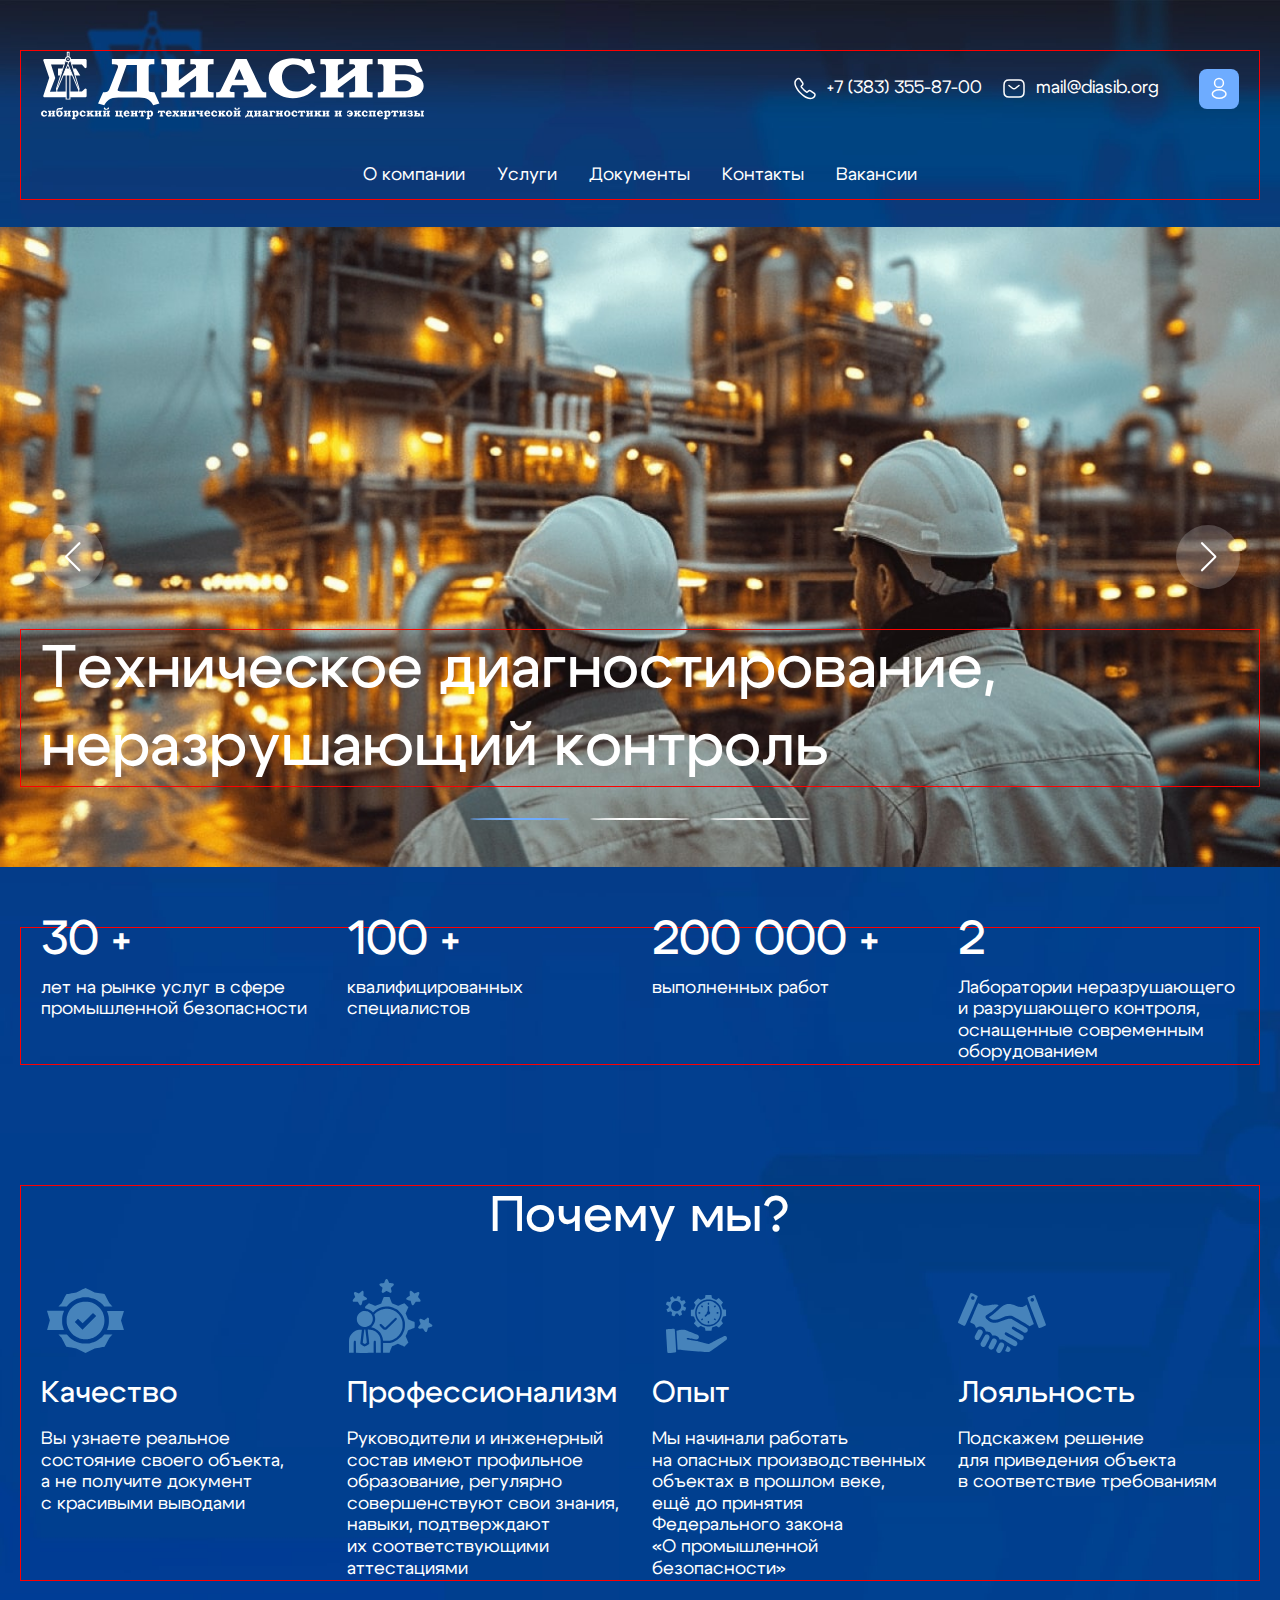
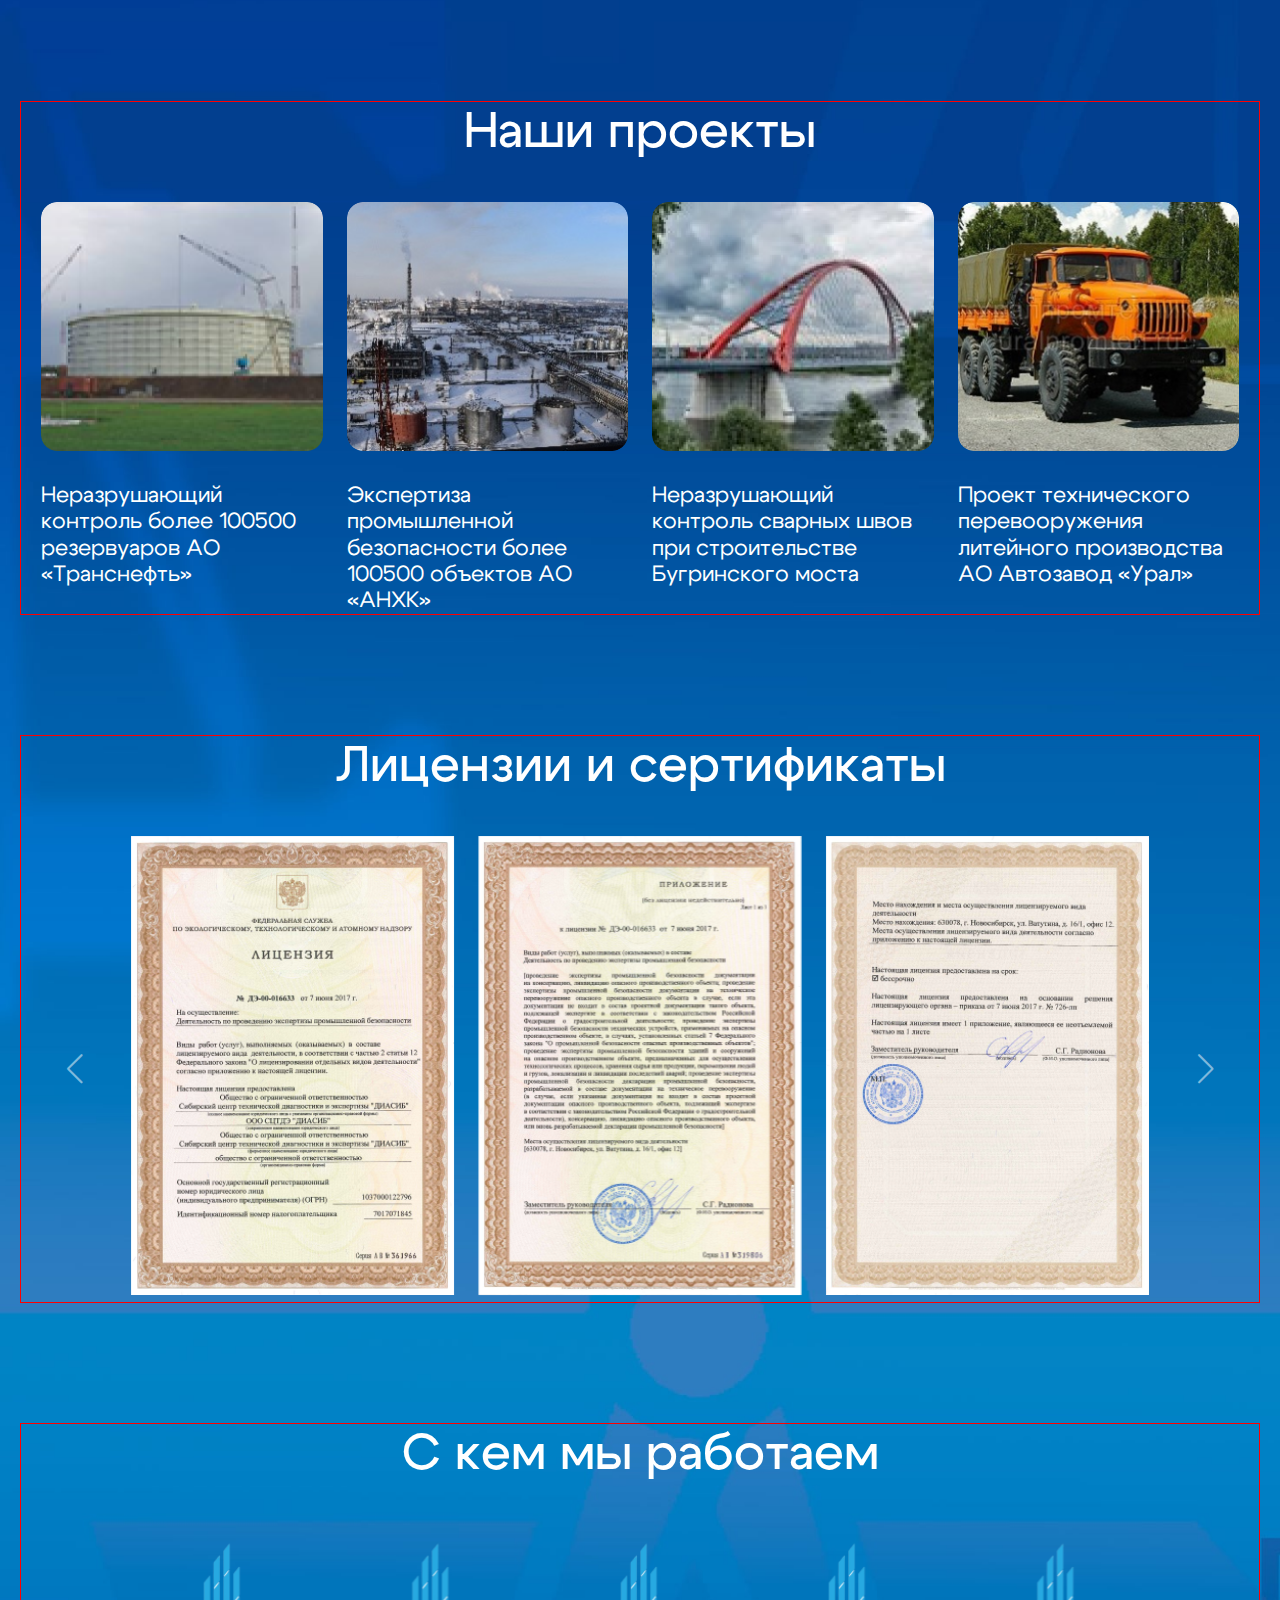
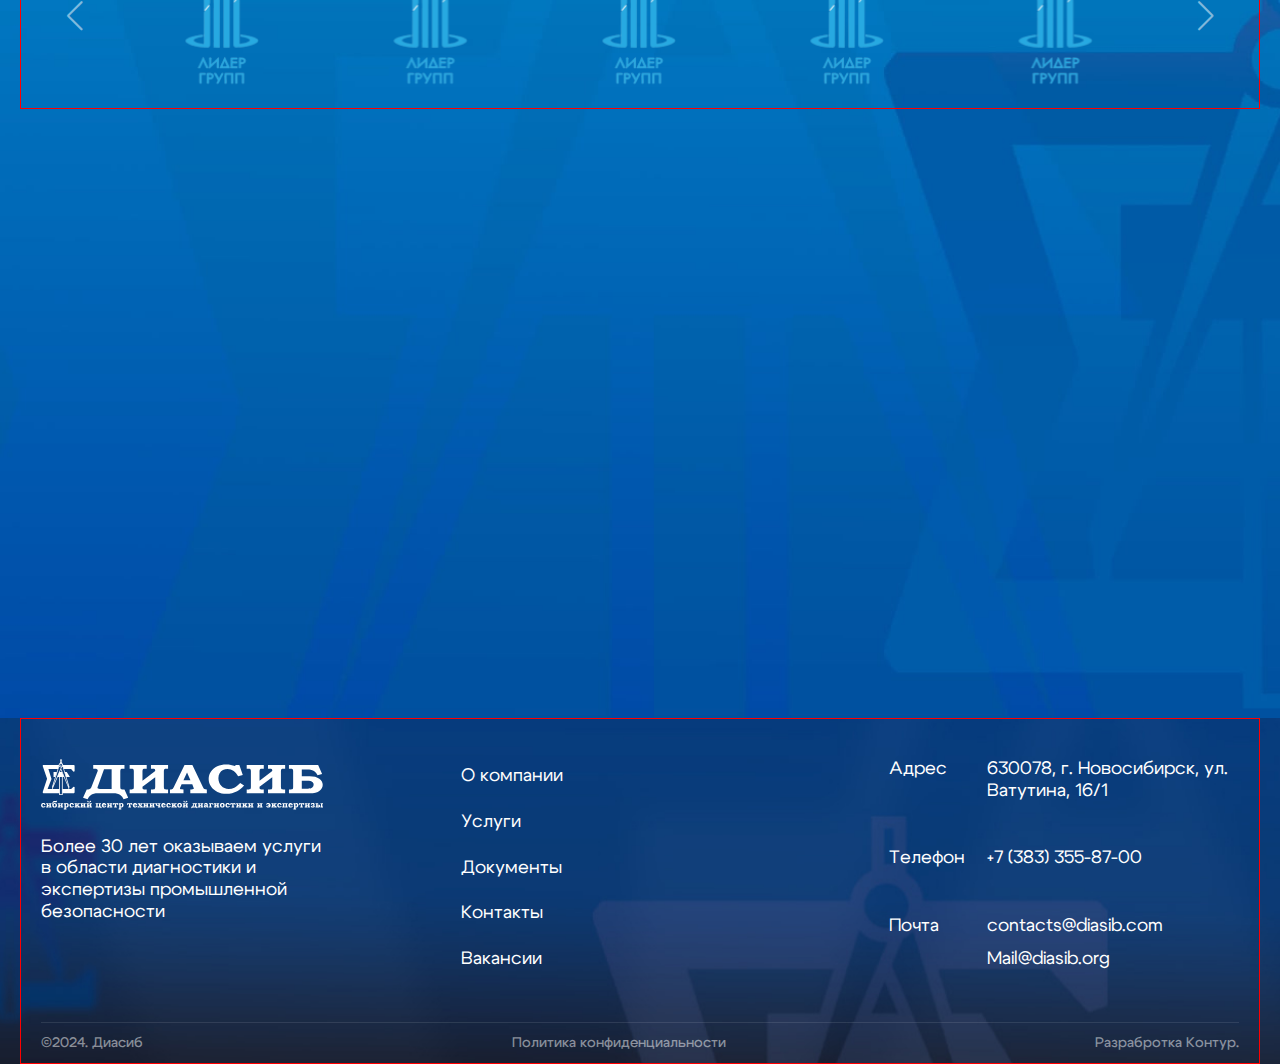
==== index.html @ 77876ae2 "first commit" ====
<!DOCTYPE html>
<html lang="ru">
<head>
    <meta charset="UTF-8">
    <meta name="viewport" content="width=device-width, initial-scale=1.0">
    <title>Диасиб</title>
    <link rel="stylesheet" href="https://cdn.jsdelivr.net/npm/swiper@11/swiper-bundle.min.css"/>
    <link rel="stylesheet" href="styles/style.css">
</head>
<body>
    <div class="layout" >
        <header class="header" style="background-image: url('./assets/imgs/Фон.jpg');">
            <div class="container">
                <a href="/index.html" class="logo">
                    <img src="./assets/icons/logo.svg" alt="logo">
                </a>
                <div class="header-content">
                    <div class="header-top">
                        <div class="header-contacts">
                            <a href="tel:+73833558700" class="phone">
                                <svg xmlns="http://www.w3.org/2000/svg" width="24" height="25" viewBox="0 0 24 25" fill="none">
                                    <path d="M21.97 18.83C21.97 19.19 21.89 19.56 21.72 19.92C21.55 20.28 21.33 20.62 21.04 20.94C20.55 21.48 20.01 21.87 19.4 22.12C18.8 22.37 18.15 22.5 17.45 22.5C16.43 22.5 15.34 22.26 14.19 21.77C13.04 21.28 11.89 20.62 10.75 19.79C9.6 18.95 8.51 18.02 7.47 16.99C6.44 15.95 5.51 14.86 4.68 13.72C3.86 12.58 3.2 11.44 2.72 10.31C2.24 9.17 2 8.08 2 7.04C2 6.36 2.12 5.71 2.36 5.11C2.6 4.5 2.98 3.94 3.51 3.44C4.15 2.81 4.85 2.5 5.59 2.5C5.87 2.5 6.15 2.56 6.4 2.68C6.66 2.8 6.89 2.98 7.07 3.24L9.39 6.51C9.57 6.76 9.7 6.99 9.79 7.21C9.88 7.42 9.93 7.63 9.93 7.82C9.93 8.06 9.86 8.3 9.72 8.53C9.59 8.76 9.4 9 9.16 9.24L8.4 10.03C8.29 10.14 8.24 10.27 8.24 10.43C8.24 10.51 8.25 10.58 8.27 10.66C8.3 10.74 8.33 10.8 8.35 10.86C8.53 11.19 8.84 11.62 9.28 12.14C9.73 12.66 10.21 13.19 10.73 13.72C11.27 14.25 11.79 14.74 12.32 15.19C12.84 15.63 13.27 15.93 13.61 16.11C13.66 16.13 13.72 16.16 13.79 16.19C13.87 16.22 13.95 16.23 14.04 16.23C14.21 16.23 14.34 16.17 14.45 16.06L15.21 15.31C15.46 15.06 15.7 14.87 15.93 14.75C16.16 14.61 16.39 14.54 16.64 14.54C16.83 14.54 17.03 14.58 17.25 14.67C17.47 14.76 17.7 14.89 17.95 15.06L21.26 17.41C21.52 17.59 21.7 17.8 21.81 18.05C21.91 18.3 21.97 18.55 21.97 18.83Z" stroke="white" stroke-width="1.5" stroke-miterlimit="10"/>
                                </svg>
                                +7 (383) 355-87-00
                            </a>
                            <a href="mailto:mail@diasib.org" class="mail">
                                <svg xmlns="http://www.w3.org/2000/svg" width="24" height="25" viewBox="0 0 24 25" fill="none">
                                    <path d="M17 21H7C4 21 2 19.5 2 16V9C2 5.5 4 4 7 4H17C20 4 22 5.5 22 9V16C22 19.5 20 21 17 21Z" stroke="white" stroke-width="1.5" stroke-miterlimit="10" stroke-linecap="round" stroke-linejoin="round"/>
                                    <path d="M17 9.5L13.87 12C12.84 12.82 11.15 12.82 10.12 12L7 9.5" stroke="white" stroke-width="1.5" stroke-miterlimit="10" stroke-linecap="round" stroke-linejoin="round"/>
                                </svg>
                                mail@diasib.org
                            </a>
                            <a href="#" class="profile">
                                <svg xmlns="http://www.w3.org/2000/svg" width="24" height="25" viewBox="0 0 24 25" fill="none">
                                    <path d="M12.1601 11.37C12.0601 11.36 11.9401 11.36 11.8301 11.37C9.45006 11.29 7.56006 9.34 7.56006 6.94C7.56006 4.49 9.54006 2.5 12.0001 2.5C14.4501 2.5 16.4401 4.49 16.4401 6.94C16.4301 9.34 14.5401 11.29 12.1601 11.37Z" stroke="white" stroke-width="1.5" stroke-linecap="round" stroke-linejoin="round"/>
                                    <path d="M7.16021 15.06C4.74021 16.68 4.74021 19.32 7.16021 20.93C9.91021 22.77 14.4202 22.77 17.1702 20.93C19.5902 19.31 19.5902 16.67 17.1702 15.06C14.4302 13.23 9.92021 13.23 7.16021 15.06Z" stroke="white" stroke-width="1.5" stroke-linecap="round" stroke-linejoin="round"/>
                                </svg>
                            </a>
                            
                        </div>
                    </div>
                    <div class="header-bottom">
                        <nav class="nav-menu">
                            <ul>
                                <li><a href="/about.html">О компании</a></li>
                                <li><a href="/services.html">Услуги</a></li>
                                <li><a href="/documents.html">Документы</a></li>
                                <li><a href="/contacts.html">Контакты</a></li>
                                <li><a href="/vacancies.html">Вакансии</a></li>
                            </ul>
                        </nav>
                    </div>  
                </div>
                <div class="burger">
                    <img src="./assets/icons/burger-menu.svg" alt="" class="burger-menu">
                    <img src="./assets/icons/close.svg" alt="" class="close-menu">
                </div>
            </div>
        </header>
        <main style="background-image: url('./assets/imgs/Фон.jpg');">
            <div class="banner-swiper swiper">
                <div class="swiper-wrapper">
                    <div class="swiper-slide">
                        <section class="banner" style="background-image: url('./assets/imgs/баннер-bg.jpg');">
                            <div class="container">
                                <h1>Техническое диагностирование, неразрушающий контроль</h1>
                            </div>
                        </section>
                    </div>
                    <div class="swiper-slide">
                        <section class="banner" style="background-image: url('./assets/imgs/баннер-bg.jpg');">
                            <div class="container">
                                <h1>Техническое диагностирование, неразрушающий контроль</h1>
                            </div>
                        </section>
                    </div>
                    <div class="swiper-slide">
                        <section class="banner" style="background-image: url('./assets/imgs/баннер-bg.jpg');">
                            <div class="container">
                                <h1>Техническое диагностирование, неразрушающий контроль</h1>
                            </div>
                        </section>
                    </div>
                </div>
                <div class="swiper-pagination"></div>

                <div class=" swiper-button-prev"></div>
                <div class="swiper-button-next"></div>
            </div>         
            <section class="statistics">
                <div class="container">
                    <div class="statistics-wrapper">
                        <div class="statistics-item">
                            <h3>30 + </h3>
                            <p>лет на рынке услуг в сфере промышленной безопасности</p>
                        </div>
                        <div class="statistics-item">
                            <h3>100 +</h3>
                            <p>квалифицированных специалистов</p>
                        </div>
                        <div class="statistics-item">
                            <h3>200 000 +</h3>
                            <p>выполненных работ</p>
                        </div>
                        <div class="statistics-item">
                            <h3>2</h3>
                            <p>Лаборатории неразрушающего и разрушающего контроля, оснащенные современным оборудованием</p>
                        </div>
                    </div>
                </div>
            </section>
            <section class="advantages">
                <div class="container">
                    <h2>Почему мы?</h2>
                    <div class="advantages-wrapper">
                        <div class="advantages-item">
                            <div class="advantages-icon">
                                <svg width="77" height="65" viewBox="0 0 77 65" fill="none" xmlns="http://www.w3.org/2000/svg">
                                    <path fill-rule="evenodd" clip-rule="evenodd" d="M0 22.8734H8.50879C16.5515 22.8734 17.0176 22.8884 16.9274 23.1427C16.8823 23.2773 16.5816 24.1749 16.2659 25.1174C15.9352 26.0598 15.5594 27.481 15.409 28.2589C15.2136 29.3061 15.1535 30.4131 15.1535 32.4476C15.1535 34.4223 15.2286 35.6191 15.409 36.6364C15.5594 37.4143 15.9803 38.9402 16.3411 40.0023C16.7019 41.0644 16.9725 41.962 16.9424 41.9919C16.9123 42.0069 13.0939 42.0069 0.0751659 41.9471L2.84127 32.3728L1.53339 27.9597C0.826825 25.5362 0.180398 23.397 0.120266 23.2025L0 22.8734ZM77 22.8884L76.6843 23.8907C76.5039 24.4442 75.8424 26.5834 74.0385 32.3878L75.4215 36.9505C76.1882 39.4488 76.8647 41.618 76.9098 41.7676C76.985 42.0219 76.5189 42.0368 68.5062 42.0368C60.4785 42.0368 60.0125 42.0219 60.0877 41.7676C60.1478 41.618 60.4184 40.84 60.704 40.0023C60.9897 39.1945 61.3655 37.7733 61.5459 36.8757C61.8165 35.5293 61.8766 34.7066 61.8766 32.4476C61.8766 30.2037 61.8165 29.3809 61.5459 28.0495C61.3655 27.1369 60.9897 25.7158 60.704 24.893C60.4184 24.0852 60.1328 23.2923 60.0726 23.1427C59.9674 22.8884 60.4184 22.8884 77 22.8884ZM38.4699 0C38.5752 0 40.6948 1.0023 47.6853 4.47296L52.6763 5.3107C55.4274 5.77445 57.6823 6.16341 57.6974 6.17837C57.7124 6.19333 58.7647 8.18297 62.3276 15.0196L63.876 16.6352C64.7179 17.5178 65.4244 18.3107 65.4244 18.3855C65.4244 18.4902 63.9512 18.5501 57.2314 18.5501L56.4496 17.6076C56.0137 17.099 55.277 16.2911 54.796 15.8274C54.3149 15.3636 53.5182 14.6755 53.0221 14.2716C52.526 13.8826 51.654 13.2693 51.0978 12.9102C50.5416 12.5512 49.5644 11.9977 48.918 11.6835C48.2866 11.3544 47.0389 10.8458 46.182 10.5466C45.31 10.2474 43.927 9.85846 43.1002 9.67894C41.8223 9.40967 41.1158 9.34983 38.515 9.34983C35.9143 9.34983 35.1927 9.40967 33.9299 9.67894C33.1031 9.85846 31.705 10.2474 30.8481 10.5466C29.9762 10.8458 28.6533 11.3993 27.9166 11.7883C27.165 12.1772 26.0525 12.8205 25.4512 13.2394C24.8348 13.6433 23.7524 14.481 23.0459 15.0944C22.3393 15.7227 21.3171 16.7399 19.7987 18.5351L15.7397 18.5501C13.4998 18.5501 11.6207 18.5052 11.5605 18.4304C11.5004 18.3705 12.1468 17.6076 14.5822 15.1692L16.8522 10.8308C18.1 8.45224 19.1673 6.41772 19.2274 6.32796C19.2876 6.22325 21.5125 5.78941 29.3448 4.47296L33.8096 2.24396C36.2751 1.01726 38.3647 0 38.4699 0V0ZM39.0412 13.6881C40.4693 13.7181 41.8674 13.8377 42.4988 13.9873C43.0701 14.107 44.0472 14.3913 44.6786 14.6007C45.295 14.8101 46.4375 15.3038 47.2343 15.7077C48.016 16.1116 49.2337 16.8746 49.9403 17.3982C50.6318 17.9218 51.6841 18.8493 52.2403 19.4626C52.8116 20.061 53.5783 20.9586 53.9241 21.4522C54.2849 21.9459 54.8711 22.9333 55.247 23.6214C55.6228 24.3245 56.164 25.611 56.4647 26.4638C56.7503 27.3314 57.0961 28.6778 57.2163 29.4557C57.3516 30.2486 57.4569 31.5949 57.4569 32.4476C57.4569 33.3153 57.3516 34.6617 57.2163 35.4396C57.0961 36.2325 56.7503 37.5788 56.4647 38.4315C56.164 39.2992 55.6228 40.5857 55.247 41.2739C54.8711 41.977 54.2849 42.9494 53.9241 43.443C53.5783 43.9367 52.8116 44.8493 52.2403 45.4476C51.6841 46.061 50.6318 46.9885 49.9403 47.5121C49.2337 48.0357 48.016 48.7986 47.2343 49.2025C46.4375 49.6064 45.1898 50.13 44.4531 50.3694C43.7015 50.6237 42.6191 50.9079 42.0478 51.0276C41.4014 51.1473 40.0184 51.2221 38.515 51.2221C36.9967 51.2221 35.6136 51.1473 34.9822 51.0276C34.3959 50.9079 33.3436 50.6237 32.6521 50.3993C31.9455 50.1749 30.7579 49.6962 30.0213 49.3222C29.2696 48.9482 28.1572 48.29 27.5408 47.8562C26.9094 47.4223 25.797 46.4499 25.0603 45.702C24.3087 44.954 23.3165 43.7722 22.8504 43.069C22.3694 42.3809 21.723 41.229 21.3922 40.5259C21.0615 39.8377 20.6556 38.8205 20.4752 38.2819C20.3098 37.7583 20.0392 36.771 19.9039 36.1128C19.7235 35.2601 19.6484 34.2278 19.6484 32.4476C19.6484 30.6824 19.7235 29.6502 19.9039 28.7825C20.0392 28.1243 20.3399 27.0472 20.5654 26.389C20.7759 25.7307 21.2569 24.6237 21.6027 23.9206C21.9635 23.2325 22.6099 22.1553 23.0459 21.527C23.4818 20.9137 24.4139 19.8366 25.1205 19.1335C25.827 18.4304 26.9094 17.4879 27.5408 17.0541C28.1572 16.6203 29.2696 15.962 30.0213 15.588C30.7579 15.214 31.9455 14.7353 32.6521 14.5109C33.3436 14.2716 34.426 14.0173 35.0574 13.9125C35.6738 13.8078 36.2751 13.7031 36.4104 13.6732C36.5307 13.6433 37.7183 13.6433 39.0412 13.6881ZM35.5836 35.29L30.9984 30.7273L27.7663 33.9586L35.5084 41.6479L49.1886 28.0345C46.7983 25.6709 46.0617 24.9678 46.0316 24.9678C45.9865 24.9678 43.6113 27.3015 40.77 30.1289L35.5836 35.29ZM19.7987 46.3751L20.851 47.6018C21.4223 48.275 22.4746 49.3222 23.1812 49.9206C23.8727 50.519 24.925 51.3268 25.5113 51.7158C26.0826 52.1047 27.2702 52.7779 28.1421 53.2117C28.999 53.6456 30.4272 54.229 31.2991 54.5132C32.156 54.7975 33.4789 55.1415 34.2306 55.2911C35.2679 55.5006 36.2601 55.5604 38.5902 55.5604C41.0857 55.5604 41.8374 55.5006 43.1002 55.2313C43.927 55.0518 45.31 54.6628 46.182 54.3636C47.0389 54.0644 48.3016 53.5409 48.9631 53.2117C49.6246 52.8826 50.707 52.2543 51.3684 51.8205C52.0299 51.3867 53.1724 50.504 53.909 49.8608C54.6607 49.2175 55.698 48.1703 57.2314 46.3751H61.3204C64.5074 46.3751 65.4244 46.4051 65.4094 46.5547C65.4094 46.6594 64.7179 47.4522 62.3126 49.8907L60.0125 54.3038C58.7497 56.7273 57.7124 58.7169 57.6974 58.7319C57.6823 58.7468 55.4274 59.1358 47.6853 60.4373L38.515 65L29.3448 60.4373L24.4139 59.6145C21.7079 59.1507 19.4379 58.7917 19.3778 58.7917C19.3176 58.7917 18.2052 56.7422 14.5672 49.7411L13.0037 48.1703C12.1468 47.3026 11.4854 46.5397 11.5455 46.4799C11.6056 46.42 13.4848 46.3751 19.7987 46.3751Z" fill="#4683BB"/>
                                </svg>
                            </div>
                            <h4>Качество</h4>
                            <p>Вы узнаете реальное состояние своего объекта, а не получите документ с красивыми выводами</p>
                        </div>
                        <div class="advantages-item">
                            <div class="advantages-icon">
                                <svg width="84" height="74" viewBox="0 0 84 74" fill="none" xmlns="http://www.w3.org/2000/svg">
                                    <path fill-rule="evenodd" clip-rule="evenodd" d="M34.7944 17.9006L40.5471 17.9876L41.6942 20.9797C42.3199 22.615 42.9629 24.0937 43.102 24.2502C43.241 24.3894 43.9536 24.7199 44.6661 24.9635C45.3787 25.207 46.5779 25.7115 47.3252 26.0942C48.0552 26.4595 48.8025 26.7727 48.9763 26.7727C49.1328 26.7727 50.5753 26.1812 52.1916 25.4679C53.7905 24.7547 55.1983 24.1632 55.32 24.1632C55.4242 24.1632 56.4149 25.0504 59.439 28.0774L56.6235 34.5139L57.3882 36.1666C57.8227 37.0712 58.3441 38.3237 58.5352 38.95C58.7438 39.5762 59.0393 40.2025 59.2131 40.359C59.3868 40.5156 60.812 41.1419 62.3936 41.7507C63.9751 42.3422 65.3655 42.9337 65.4872 43.0207C65.6436 43.1598 65.7131 43.8905 65.7131 45.8214C65.7131 47.735 65.6436 48.483 65.4872 48.6396C65.3655 48.744 64.0099 49.3181 62.4805 49.9095C60.951 50.501 59.5433 51.0751 59.3521 51.1968C59.1435 51.3186 58.7959 51.9971 58.5005 52.8843C58.2224 53.6845 57.701 54.9718 57.3186 55.7372C56.6235 57.1289 56.6235 57.1289 56.9015 57.8248C57.0579 58.2075 57.6836 59.6514 59.4216 63.5655L55.3547 67.6362L54.3988 67.2013C53.8774 66.9577 52.4175 66.3315 48.9242 64.8354L47.2731 65.6182C46.3694 66.0531 45.118 66.5924 44.4923 66.7838C43.8667 66.9925 43.2584 67.2535 43.1541 67.3579C43.0324 67.4796 42.4068 68.9409 40.5645 73.6553L39.1915 73.7596C38.4268 73.8292 36.9669 73.8292 34.0644 73.6553V64.0874H37.4014C40.13 64.0874 40.9816 64.0352 41.9723 63.7569C42.6501 63.5829 43.7798 63.2002 44.4923 62.9218C45.2049 62.6435 46.4215 62.0346 47.1862 61.5997C48.1769 61.0083 49.1501 60.208 50.5753 58.7816C52.0004 57.3551 52.7999 56.3809 53.3908 55.3893C53.8253 54.6239 54.3988 53.4931 54.6422 52.8669C54.9029 52.2406 55.2678 51.1446 55.4764 50.4314C55.7371 49.492 55.8587 48.3961 55.9109 46.5173C55.9804 44.4645 55.9456 43.5947 55.7023 42.4292C55.5459 41.6116 55.2504 40.4808 55.0593 39.9067C54.8507 39.3327 54.4162 38.3237 54.086 37.6452C53.7558 36.9668 53.1649 35.9578 52.7825 35.3837C52.4002 34.8097 51.34 33.5919 50.4189 32.6873C49.2718 31.5566 48.2464 30.739 47.1862 30.1127C46.3172 29.6082 45.0311 28.9646 44.3185 28.6862C43.606 28.4253 42.1982 28.0252 41.1902 27.8164C39.6608 27.4859 39.0003 27.4511 37.019 27.5207C35.4027 27.5903 34.2035 27.7294 33.1955 28.0078C32.3786 28.2165 31.1273 28.634 30.4147 28.9298C29.7021 29.2429 28.4508 29.9214 27.6339 30.4606C26.8171 30.9825 25.67 31.8697 23.9842 33.3832L22.8545 32.3394C22.2288 31.7654 21.1686 31.0173 20.4734 30.6694C19.7782 30.3215 18.579 29.904 16.4587 29.4691L15.9025 27.9904L17.8143 26.0768C18.8571 25.0156 19.813 24.1632 19.9347 24.1632C20.0563 24.1632 21.4988 24.7547 23.1152 25.4679C24.7489 26.1812 26.1914 26.7727 26.3304 26.7727C26.4695 26.7727 27.0778 26.5291 27.6861 26.216C28.277 25.9202 29.5457 25.381 32.2396 24.4242L32.8652 22.8585C33.2128 22.0061 33.7864 20.5274 34.1513 19.5881L34.7944 17.9006ZM78.9391 38.6194C79.1129 38.6194 79.4432 38.8108 79.6865 39.0543C80.1036 39.4718 80.121 39.5066 79.895 43.5773L81.6156 44.7081C83.2493 45.7692 83.3362 45.8736 83.371 46.4825C83.4058 47.0218 83.3362 47.1957 82.9365 47.4915C82.6758 47.6828 81.7025 48.0133 80.764 48.2395C79.0608 48.6222 79.0608 48.6222 78.9044 49.2311C78.8175 49.5616 78.6089 50.3792 78.4525 51.0577C78.2787 51.7187 77.9833 52.4494 77.7921 52.6581C77.5661 52.9017 77.2185 53.0582 76.9405 53.0582C76.6798 53.0582 76.3322 52.9191 76.1584 52.7451C75.9846 52.5885 75.4284 51.7535 73.9511 49.3876L73.169 49.4746C72.7346 49.5268 71.8482 49.5964 71.2051 49.6486C70.1623 49.7356 69.9885 49.7008 69.6062 49.3529C69.3802 49.1441 69.1717 48.8484 69.1543 48.7092C69.1369 48.5526 69.1369 48.3091 69.1369 48.1351C69.1543 47.9786 69.6236 47.3001 70.1623 46.6564C70.7185 46.0128 71.2746 45.3517 71.4311 45.1778C71.657 44.882 71.6049 44.6733 70.9097 42.9337C70.1623 41.1071 70.1276 41.0027 70.3883 40.5504C70.5447 40.3069 70.8575 40.0111 71.1182 39.9241C71.5006 39.7676 71.9003 39.872 75.2546 41.2289L76.4712 40.2199C77.149 39.6806 77.9137 39.0891 78.1744 38.9152C78.4351 38.7586 78.7827 38.6194 78.9391 38.6194ZM11.3316 50.6402C12.7915 50.6228 12.8611 50.6402 12.8611 51.0055C12.8611 51.2316 12.4961 54.3803 12.079 58.0161C11.4012 63.6525 11.3143 64.6788 11.5228 64.9746C11.6445 65.1659 12.583 65.8096 13.6084 66.4011C14.6338 67.0099 15.6245 67.497 15.8156 67.497C16.0068 67.497 17.0496 66.9751 18.1619 66.3663C19.5697 65.5661 20.178 65.1138 20.2475 64.8354C20.2996 64.6267 19.9868 61.4954 19.5523 57.877C19.1178 54.276 18.7702 51.1447 18.7702 50.9185C18.7702 50.5358 18.7702 50.5358 20.6298 50.6402C22.0202 50.7098 22.8371 50.8663 23.8104 51.1968C24.5229 51.4578 25.531 51.9101 26.0523 52.2232C26.5737 52.5363 27.5644 53.3366 28.2248 54.015C28.9026 54.6935 29.7195 55.7024 30.0671 56.2765C30.3973 56.8506 30.8492 57.8074 31.0577 58.3988C31.2837 59.0077 31.527 60.208 31.6139 61.0952C31.7182 61.9824 31.7877 65.2007 31.8051 73.7596H26.9387L26.9213 68.0537C26.9213 62.9044 26.904 62.3304 26.6259 62.052C26.4521 61.8781 26.0871 61.7389 25.809 61.7563C25.5136 61.7563 25.1486 61.8955 24.9748 62.052C24.6793 62.3304 24.662 62.8175 24.6793 73.6727L22.7154 73.7944C21.6379 73.864 18.5269 73.9336 15.8156 73.9336C13.087 73.9336 9.97602 73.864 6.95193 73.6727L6.93455 68.0189C6.93455 62.9044 6.91717 62.3304 6.63909 62.052C6.46529 61.8781 6.10032 61.7389 5.7701 61.7389C5.38774 61.7563 5.12705 61.8781 4.95325 62.139C4.72731 62.4695 4.69255 63.4263 4.69255 73.7596H0V67.1839C0 61.8781 0.0521395 60.3994 0.260697 59.4948C0.417116 58.8685 0.764712 57.8944 1.02541 57.3203C1.30349 56.7462 1.91178 55.772 2.36366 55.1458C2.83291 54.5369 3.68452 53.6497 4.25806 53.1974C4.83159 52.7277 5.83962 52.084 6.51743 51.7535C7.17787 51.423 8.20328 51.0403 8.77681 50.9011C9.35034 50.7619 10.4974 50.6402 11.3316 50.6402ZM37.5578 0C37.8359 0 38.2008 0.0695846 38.3573 0.156565C38.5311 0.243546 39.0177 1.13075 39.4522 2.15712C40.0605 3.6184 40.3038 4.00111 40.5819 4.00111C40.7731 4.00111 41.6594 4.08809 42.5806 4.17507C43.745 4.29685 44.3185 4.43602 44.5271 4.64477C44.7183 4.83613 44.8399 5.20145 44.8399 5.60156C44.8399 6.21042 44.7183 6.34959 43.3627 7.48034C42.5284 8.15879 41.8854 8.81984 41.8854 8.9938C41.8854 9.16777 42.0418 9.95059 42.233 10.7334C42.4241 11.5336 42.5806 12.4034 42.5806 12.6992C42.5806 13.0645 42.4415 13.3254 42.0939 13.569C41.8332 13.7603 41.503 13.9169 41.364 13.9169C41.2076 13.9169 40.3212 13.4472 39.3653 12.8731C37.8185 11.9511 37.5752 11.8642 37.2797 12.0729C37.0885 12.1947 36.2717 12.6818 35.4722 13.1515C34.2209 13.8821 33.9602 13.9691 33.5778 13.8299C33.3171 13.7256 33.0043 13.4472 32.8479 13.1863C32.6045 12.7514 32.6219 12.5774 33.5431 8.87203L32.1005 7.61951C31.3184 6.94106 30.5885 6.19303 30.5016 5.96688C30.3857 5.70014 30.3857 5.4044 30.5016 5.07967C30.6232 4.74915 30.8666 4.54039 31.3706 4.40122C31.7529 4.27945 32.7436 4.12289 35.1246 3.91413L35.8198 2.2615C36.2022 1.3395 36.6367 0.469696 36.7931 0.295734C36.9321 0.139169 37.2797 0 37.5578 0V0ZM13.4172 11.8294C13.591 11.8294 13.8517 11.8816 14.0081 11.9511C14.1819 12.0207 14.3905 12.2991 14.4948 12.5426C14.6164 12.8384 14.6338 13.656 14.5469 14.8911C14.4426 16.335 14.4774 16.8047 14.6338 16.909C14.7555 16.9612 15.5202 17.4483 16.337 17.9528C17.3451 18.5965 17.8665 19.0314 17.9881 19.3619C18.1098 19.7272 18.0924 19.9534 17.8838 20.3187C17.6579 20.7188 17.3451 20.858 13.6084 21.8322L13.1044 23.8153C12.6699 25.5549 12.5309 25.8507 12.1311 26.0768C11.7661 26.2856 11.5402 26.303 11.1752 26.1812C10.845 26.0594 10.4105 25.5375 9.76746 24.5286C9.26344 23.7109 8.77681 22.9455 8.72467 22.8237C8.62039 22.6672 8.15114 22.6324 6.70861 22.7368C5.31822 22.8411 4.67517 22.8063 4.3102 22.6498C3.99736 22.5106 3.77142 22.2671 3.71928 21.9539C3.64976 21.693 3.68452 21.3277 3.77142 21.1363C3.8757 20.945 4.46661 20.1795 6.25674 18.092L5.87438 17.17C5.6832 16.6655 5.35298 15.8131 5.14443 15.2738C4.84897 14.5084 4.81421 14.1779 4.95325 13.7951C5.05753 13.5168 5.31822 13.2385 5.61368 13.1341C5.99604 12.9949 6.30887 13.0297 7.09097 13.3254C7.62974 13.5342 8.48135 13.8647 9.9065 14.4388L11.0709 13.4298C11.714 12.8731 12.444 12.2817 12.6873 12.1251C12.9132 11.9511 13.2608 11.8294 13.4172 11.8294ZM61.9417 11.8294C62.1329 11.8294 62.689 12.1425 63.1756 12.5426C63.6449 12.9427 64.3575 13.5168 65.435 14.4388L67.1209 13.743C68.0594 13.3602 68.9805 13.0471 69.1717 13.0471C69.3629 13.0471 69.6757 13.1167 69.8669 13.2211C70.0581 13.308 70.284 13.5864 70.3883 13.8299C70.5273 14.1779 70.423 14.5954 69.0326 18.005L70.3188 19.5185C71.2225 20.597 71.6049 21.1885 71.6049 21.519C71.6049 21.78 71.4658 22.1801 71.3094 22.4062C71.0139 22.7889 70.8923 22.8237 69.5193 22.7715C68.7024 22.7542 67.7292 22.7194 67.3642 22.7194C66.6864 22.702 66.669 22.7194 65.7652 24.1806C65.2438 24.9809 64.6529 25.7985 64.4444 25.9724C64.2184 26.1464 63.923 26.2856 63.7839 26.2856C63.6275 26.2682 63.3147 26.129 63.0887 25.955C62.7411 25.6941 62.55 25.2244 61.681 21.8322L59.9951 21.4146C59.0566 21.1885 58.1355 20.8928 57.9096 20.771C57.701 20.6318 57.4403 20.3535 57.336 20.1273C57.197 19.8316 57.197 19.6228 57.3708 19.2401C57.5272 18.927 58.1703 18.4225 60.8468 16.7873L60.6034 12.6122L61.0901 12.2121C61.3508 12.0033 61.7331 11.8294 61.9417 11.8294ZM38.2356 29.8344C39.2436 29.8692 40.7035 30.0605 41.5378 30.2693C42.3372 30.4606 43.6407 30.9303 44.4054 31.2783C45.1702 31.6436 46.1782 32.2003 46.6648 32.5308C47.1341 32.8439 48.0726 33.6267 48.7156 34.253C49.3761 34.8793 50.2451 35.8708 50.6622 36.4449C51.0619 37.019 51.6876 38.0454 52.0178 38.7412C52.3654 39.437 52.8694 40.6896 53.1127 41.5246C53.5298 42.8815 53.582 43.3512 53.5994 45.7519C53.5994 47.8742 53.5472 48.6918 53.2865 49.666C53.0954 50.327 52.713 51.4578 52.4002 52.1884C52.1047 52.9017 51.4964 54.0324 51.0619 54.7109C50.6274 55.3719 49.6889 56.5027 48.9763 57.1985C48.2811 57.9117 47.1515 58.8511 46.491 59.286C45.8132 59.7209 44.6835 60.3298 43.9709 60.6255C43.241 60.9387 42.1113 61.3214 41.4509 61.4954C40.5471 61.7389 39.5739 61.8259 37.8011 61.8259C36.4629 61.8433 35.0725 61.7737 34.7075 61.7041C34.1166 61.5823 34.0471 61.5128 33.9776 60.9213C33.9254 60.5734 33.7342 59.5992 33.5431 58.799C33.3345 57.9813 32.8652 56.694 32.4829 55.9286C32.1005 55.1632 31.3358 53.9802 30.797 53.3192C30.2409 52.6407 29.2329 51.6839 28.5724 51.1794C27.912 50.6924 26.8171 50.0139 26.1566 49.6834C25.4788 49.3529 24.5055 48.9701 23.9842 48.831C23.4454 48.6744 22.8023 48.5178 22.0724 48.3613L23.2194 47.1783C24.0189 46.3607 24.5751 45.5953 25.0443 44.6211C25.4093 43.8557 25.8438 42.6379 26.0002 41.9247C26.1856 41.0549 26.2435 40.1851 26.174 39.3153C26.1219 38.5846 25.8959 37.4365 25.2876 35.4359L26.4173 34.3748C27.0256 33.7833 28.0163 32.9831 28.5898 32.583C29.1633 32.2003 30.0149 31.6784 30.5016 31.4348C30.9708 31.1913 32.031 30.7912 32.8479 30.5476C33.6473 30.2867 34.7944 30.0083 35.3679 29.9214C35.9415 29.8344 37.2276 29.7996 38.2356 29.8344ZM36.3238 48.4656C35.9415 48.5526 35.6286 48.3091 34.0644 46.726C32.4481 45.0908 32.17 44.882 31.6313 44.882C31.2663 44.882 30.9535 44.9864 30.8144 45.1778C30.6928 45.3517 30.5885 45.7171 30.5885 46.0128C30.5885 46.4303 30.9187 46.8652 32.4481 48.3961C33.4735 49.4398 34.5685 50.3966 34.8813 50.5358C35.1941 50.675 35.8024 50.7967 36.2369 50.7967C36.654 50.7967 37.2276 50.675 37.4883 50.5358C37.749 50.414 40.1821 48.0829 42.8934 45.3691C47.1688 41.0897 47.8119 40.3764 47.8119 39.9241C47.8119 39.6284 47.6728 39.2631 47.499 39.0891C47.3252 38.9152 46.9777 38.776 46.7517 38.776C46.4041 38.7934 45.2049 39.8894 41.5378 43.5773C38.6527 46.4651 36.5845 48.4135 36.3238 48.4656ZM16.2849 31.9219C16.9801 31.9741 18.0055 32.1655 18.5443 32.3742C19.1004 32.583 19.813 32.9309 20.1606 33.1396C20.4908 33.3484 21.1165 33.8703 21.551 34.3052C21.9681 34.7401 22.5764 35.5577 22.8718 36.1144C23.1847 36.6711 23.5149 37.4887 23.6366 37.9236C23.7408 38.3411 23.8277 39.2805 23.8277 40.0111C23.8277 40.7766 23.6887 41.7333 23.4975 42.3596C23.3237 42.9337 22.8718 43.8557 22.4895 44.4297C22.1071 44.9864 21.4988 45.7345 21.1165 46.0476C20.7341 46.3781 20.0389 46.8304 19.5871 47.074C19.1352 47.3001 18.3183 47.6132 17.7622 47.7524C17.2234 47.8916 16.337 48.0133 15.8156 48.0133C15.2769 48.0133 14.3905 47.8916 13.817 47.735C13.2434 47.5958 12.3744 47.2479 11.9052 47.0044C11.4359 46.7434 10.6365 46.1346 10.1498 45.6649C9.52414 45.0734 9.02013 44.3428 8.58563 43.4034C7.99472 42.1682 7.90782 41.8203 7.8383 40.446C7.78616 39.3153 7.85568 38.5846 8.06424 37.8366C8.23804 37.2625 8.56825 36.4101 8.82895 35.9404C9.08965 35.4707 9.71532 34.6879 10.2541 34.1834C10.7755 33.6789 11.714 33.0179 12.3397 32.7221C12.948 32.4264 13.817 32.1133 14.2515 32.0089C14.6686 31.9219 15.5897 31.8871 16.2849 31.9219ZM15.8156 50.6228C16.2154 50.6228 16.3544 50.7098 16.4066 51.0055C16.4587 51.2316 16.8063 54.1716 17.206 57.5812C17.6058 60.9735 17.8491 63.809 17.7796 63.8612C17.6927 63.9308 17.2408 64.2092 15.9025 65.0268L14.8076 64.4353C14.2167 64.1048 13.7474 63.7743 13.7648 63.6873C13.7822 63.6003 14.095 60.9213 14.4426 57.7204C14.8076 54.5369 15.1552 51.6317 15.2073 51.2664C15.3116 50.6924 15.3638 50.6228 15.8156 50.6228Z" fill="#4683BB"/>
                                </svg>  
                            </div> 
                            <h4>Профессионализм</h4>
                            <p>Руководители и инженерный состав имеют профильное образование, регулярно совершенствуют свои знания, навыки, подтверждают их соответствующими аттестациями</p>
                        </div>
                        <div class="advantages-item">
                            <div class="advantages-icon">
                                <svg width="61" height="58" viewBox="0 0 61 58" fill="none" xmlns="http://www.w3.org/2000/svg">
                                    <path fill-rule="evenodd" clip-rule="evenodd" d="M42.4751 0C45.2276 0 45.4669 0.0121263 45.5148 0.218273C45.5507 0.32741 45.6345 0.94585 45.7183 1.57642C45.7901 2.20698 45.9217 2.83755 46.0055 2.97094C46.0893 3.11645 46.544 3.35898 47.0945 3.553C47.6091 3.74702 48.4828 4.11081 49.0333 4.37759C49.5718 4.63224 50.1223 4.85051 50.254 4.85051C50.3856 4.85051 51.0079 4.45035 52.7791 3.0922L57.0755 7.45766L56.2856 8.4884C55.8548 9.05833 55.4479 9.64039 55.3881 9.79804C55.3043 10.0042 55.4 10.3073 55.8069 11.1926C56.1061 11.7989 56.4651 12.7083 56.6207 13.2055C56.7883 13.7391 56.9917 14.1635 57.1353 14.2605C57.267 14.3454 57.9611 14.503 58.6911 14.6122C59.4211 14.7213 60.0195 14.8183 60.0315 14.8304C60.0315 14.8426 60.0674 16.2128 60.1272 20.9178L58.6911 21.1361C57.7337 21.2816 57.1912 21.4231 57.0635 21.5605C56.9558 21.6697 56.7524 22.1547 56.6088 22.6155C56.4652 23.0763 56.1301 23.913 55.8668 24.4587C55.6155 25.0165 55.4 25.5865 55.4 25.732C55.4 25.8896 55.771 26.5202 57.0755 28.3149L56.3335 29.1031C55.9146 29.5396 54.9931 30.5097 54.2631 31.2616C53.5451 32.0013 52.9108 32.6197 52.8629 32.6197C52.8031 32.6197 52.2526 32.2438 51.6303 31.7709C51.0079 31.2979 50.3856 30.922 50.254 30.922C50.1223 30.922 49.7872 31.0433 49.512 31.1767C49.2248 31.3222 48.9734 31.4677 48.9375 31.5162C48.9016 31.5526 48.8298 31.6011 48.758 31.6132C48.6862 31.6253 48.0998 31.8315 47.4416 32.074C46.7834 32.3165 46.173 32.5833 46.0893 32.6561C46.0055 32.741 45.8499 33.4564 45.5268 35.7119L42.511 35.7362C40.8475 35.7604 39.4832 35.7604 39.4832 35.7362C39.4832 35.724 39.3755 35.0571 39.2438 34.2567C39.1122 33.4564 38.9446 32.741 38.8609 32.6561C38.7771 32.5712 38.2505 32.3408 37.688 32.1346C37.1256 31.9285 36.5391 31.7223 36.3716 31.686C36.2041 31.6496 36.0485 31.5768 36.0126 31.5283C35.9767 31.4798 35.7253 31.3222 35.4501 31.1767C35.1629 31.0433 34.8397 30.922 34.732 30.922C34.6124 30.922 34.002 31.2979 33.3797 31.7709C32.7574 32.2438 32.2188 32.6197 32.1829 32.6197C32.147 32.6197 31.1537 31.6738 27.8387 28.4361L28.6764 27.2841C29.1432 26.6536 29.5501 26.023 29.5979 25.8896C29.6458 25.732 29.5381 25.3682 29.2868 24.8589C29.0833 24.4223 28.8679 24.0585 28.8081 24.0343C28.7602 24.0222 28.7123 23.913 28.7123 23.7918C28.7123 23.6826 28.5568 23.1491 28.3653 22.6155C28.1738 22.082 27.9225 21.5848 27.8028 21.4999C27.6712 21.4271 27.1207 21.2937 26.5582 21.221C25.9957 21.1482 25.3973 21.0634 24.8827 20.9785V14.8547L26.2829 14.6364C27.2643 14.4909 27.7549 14.3696 27.8866 14.212C27.9943 14.1029 28.1738 13.7027 28.2935 13.3389C28.4132 12.9751 28.7602 12.0899 29.0833 11.3623C29.6339 10.1497 29.6578 10.0406 29.5022 9.72528C29.4065 9.54338 28.9996 8.96132 27.8866 7.45766L32.1231 3.12858L33.2959 3.98955C33.9302 4.46247 34.5645 4.85051 34.6961 4.85051C34.8278 4.85051 35.3783 4.63224 35.9288 4.37759C36.4673 4.11081 37.341 3.74702 37.8556 3.553C38.418 3.35898 38.8609 3.11645 38.9446 2.97094C39.0284 2.83755 39.16 2.15848 39.2438 1.45515C39.3276 0.751829 39.4114 0.145515 39.4473 0.084884C39.4712 0.0363788 40.8355 0 42.4751 0V0ZM38.8249 4.91114C38.2385 5.08091 37.2931 5.4447 36.7306 5.71148C36.1681 5.99038 35.3185 6.48756 34.8278 6.8271C34.3371 7.17876 33.5832 7.80933 33.1523 8.24587C32.7095 8.68242 32.0872 9.38574 31.7641 9.82229C31.441 10.2588 30.9503 11.047 30.6631 11.5806C30.3878 12.1142 30.0168 12.963 29.8493 13.4602C29.6817 13.9573 29.4663 14.8304 29.3706 15.4004C29.2629 15.9703 29.1911 17.0496 29.1911 17.8014C29.1911 18.6866 29.2748 19.5839 29.4424 20.3964C29.574 21.0876 29.8612 22.1062 30.0647 22.6761C30.2801 23.2461 30.687 24.1313 30.9862 24.6649C31.2854 25.1863 31.8479 26.0351 32.2548 26.5444C32.6616 27.0537 33.3079 27.7449 33.6909 28.0845C34.0738 28.424 34.7201 28.9212 35.115 29.188C35.5099 29.4669 36.1562 29.8428 36.5511 30.0489C36.946 30.2429 37.7 30.5461 38.2266 30.728C38.7531 30.9099 39.6746 31.1282 40.2611 31.2252C40.8475 31.3222 41.8527 31.4071 42.4751 31.4071C43.0974 31.4071 44.1026 31.3222 44.6891 31.2252C45.2755 31.1282 46.197 30.9099 46.7235 30.728C47.2501 30.5461 48.0041 30.2429 48.399 30.0368C48.7939 29.8428 49.512 29.4062 49.9907 29.0909C50.4574 28.7635 51.2473 28.0966 51.726 27.6237C52.2047 27.1386 52.839 26.3868 53.1501 25.9502C53.4493 25.5137 53.8921 24.8104 54.1315 24.3738C54.3589 23.9373 54.7179 23.1369 54.9213 22.5913C55.1128 22.0335 55.3881 21.0391 55.5197 20.3722C55.6753 19.5718 55.7591 18.6745 55.7591 17.7407C55.7591 16.9525 55.6873 15.8733 55.5796 15.3397C55.4838 14.8062 55.2684 13.9573 55.1008 13.4602C54.9333 12.963 54.5623 12.1142 54.287 11.5806C53.9998 11.047 53.5092 10.2588 53.186 9.82229C52.8629 9.38574 52.3004 8.73092 51.9294 8.36713C51.5704 8.00335 50.9002 7.40916 50.4335 7.0575C49.9668 6.69371 49.0572 6.1359 48.399 5.80849C47.7408 5.48108 46.7475 5.08091 46.185 4.92327C45.6225 4.76563 44.6412 4.57161 44.0069 4.49885C43.3607 4.42609 42.5828 4.37759 42.2716 4.37759C41.9485 4.38971 41.2903 4.43822 40.7996 4.49885C40.3089 4.55948 39.4114 4.74138 38.8249 4.91114ZM7.55368 33.7232C7.805 33.7232 8.15206 33.7838 8.34354 33.8808C8.52305 33.9657 8.71453 34.1476 8.7624 34.2689C8.82224 34.3901 9.18127 39.4589 9.56423 45.5342C9.9831 52.3492 10.2105 56.6782 10.1506 56.8359C10.0908 56.9935 9.92326 57.1997 9.77965 57.2967C9.58817 57.4179 8.73847 57.5271 6.87153 57.6605C5.42345 57.7696 3.72406 57.8909 1.96482 58L1.66563 57.6483C1.42628 57.3694 1.34251 57.1148 1.28267 56.4478C1.2348 55.9749 0.923645 51.0153 0.576586 45.4129C0.229526 39.8106 -0.00982547 35.0813 0.0260773 34.8873C0.0739475 34.7054 0.253461 34.4629 0.444942 34.3538C0.696261 34.184 1.41432 34.1112 3.93947 33.9415C5.68674 33.8323 7.31433 33.7353 7.56565 33.7232H7.55368ZM12.0296 0.970102C12.2091 1.03073 12.8194 1.22475 13.3819 1.39452C13.9444 1.57642 14.447 1.75831 14.4949 1.80682C14.5427 1.84319 14.5068 2.36462 14.3991 2.97094C14.3034 3.56513 14.2196 4.2442 14.2196 4.45035C14.2196 4.76563 14.3273 4.95965 14.7342 5.33556C15.0095 5.60234 15.3446 5.85699 15.4762 5.89337C15.6079 5.94188 16.2661 5.77211 16.9722 5.52958C17.6663 5.28706 18.3006 5.11729 18.3843 5.15367C18.4561 5.19005 18.8032 5.75998 19.1263 6.42693C19.4614 7.09387 19.7247 7.67594 19.7247 7.72444C19.7247 7.78507 19.2101 8.18524 18.5878 8.63391C17.9296 9.11896 17.4509 9.54338 17.4389 9.66465C17.4389 9.78591 17.4389 10.1254 17.4509 10.4286C17.4509 10.7318 17.4868 11.0713 17.5227 11.1804C17.5466 11.3138 18.1091 11.6655 18.887 12.0656C19.617 12.4294 20.2034 12.769 20.2034 12.8175C20.2034 12.8781 20 13.5329 19.7486 14.2848C19.4494 15.2306 19.246 15.6429 19.1263 15.6429C19.0306 15.6429 18.4681 15.558 17.8697 15.461C17.2833 15.364 16.6969 15.2791 16.5892 15.2791C16.4695 15.2791 16.1344 15.5338 15.8352 15.849C15.5001 16.2128 15.2967 16.5402 15.2967 16.7343C15.2967 16.904 15.4882 17.5952 16.1344 19.5233L15.6318 19.8143C15.3446 19.972 14.7462 20.2994 13.4417 20.9663L12.6399 19.8143C12.0415 18.9776 11.7423 18.6502 11.503 18.6017C11.3115 18.5532 10.9166 18.5411 10.6174 18.5653C10.3182 18.5896 9.9831 18.6987 9.86342 18.7957C9.74375 18.8927 9.39669 19.5112 9.0975 20.166C8.73847 20.9178 8.46322 21.3423 8.35551 21.3423C8.25977 21.3301 7.62549 21.1604 6.96727 20.9421C6.29709 20.7238 5.71067 20.5298 5.67477 20.4934C5.6269 20.457 5.67477 19.9356 5.78248 19.3414C5.87822 18.7472 5.96199 18.0439 5.96199 17.7893C5.96199 17.3891 5.89019 17.28 5.36361 16.8555C5.04049 16.5888 4.65753 16.3705 4.52588 16.3705C4.39424 16.3705 3.74799 16.5645 3.08978 16.7949C2.43156 17.0253 1.86908 17.2193 1.83318 17.2193C1.79728 17.2193 1.47415 16.6494 1.11513 15.9461C0.756099 15.2427 0.45691 14.6364 0.45691 14.5758C0.45691 14.5273 0.959548 14.1029 1.59383 13.6421C2.21614 13.1813 2.75468 12.6841 2.77862 12.5507C2.81452 12.4173 2.79059 12.0293 2.74272 11.7019C2.69485 11.3623 2.62304 11.0228 2.57517 10.9379C2.5273 10.8651 1.94089 10.5135 1.2707 10.174C0.588553 9.83441 0.0260773 9.54338 0.00214211 9.53126C-0.021793 9.53126 0.157721 8.88856 0.397072 8.12461C0.636423 7.36065 0.85184 6.70583 0.875775 6.66945C0.89971 6.63308 1.52202 6.69371 2.27598 6.81497C3.22142 6.94836 3.70012 6.97261 3.86767 6.88773C3.99931 6.8271 4.28653 6.56032 4.50195 6.29354C4.7413 5.99038 4.88491 5.68723 4.88491 5.45683C4.88491 5.25068 4.69343 4.55948 4.46605 3.90466C4.23866 3.26197 4.07112 2.72841 4.08308 2.71629C4.09505 2.71629 4.7054 2.401 5.42345 2.01296C6.15347 1.63705 6.75185 1.33389 6.77579 1.33389C6.78776 1.33389 7.13482 1.80682 7.55368 2.38888C7.96058 2.95881 8.40338 3.51662 8.53502 3.60151C8.71453 3.72277 8.97782 3.73489 10.3302 3.57725L11.0123 2.21911C11.6825 0.885218 11.6945 0.860966 12.0296 0.970102ZM7.25449 6.88773C6.93137 7.106 6.45266 7.59105 6.16544 7.97909C5.87822 8.35501 5.53116 9.04621 5.37558 9.51913C5.13623 10.2346 5.10033 10.5377 5.1482 11.52C5.19607 12.5022 5.25591 12.7811 5.56706 13.3995C5.77051 13.7997 6.18938 14.3939 6.5125 14.7213C6.83563 15.0487 7.46991 15.4853 7.93664 15.7157C8.54699 16.0188 9.00176 16.1522 9.6121 16.2128C10.0788 16.2492 10.7251 16.225 11.0841 16.1401C11.4192 16.0673 12.0056 15.8612 12.3766 15.6793C12.7476 15.4853 13.3221 15.073 13.6452 14.7334C13.9683 14.406 14.3991 13.7997 14.5906 13.3995C14.7821 12.9994 15.0095 12.3203 15.0813 11.8838C15.177 11.2896 15.177 10.9137 15.0693 10.368C14.9975 9.9678 14.7701 9.30086 14.5786 8.88856C14.3752 8.46414 13.9683 7.85783 13.6571 7.54255C13.3221 7.20301 12.7237 6.77859 12.245 6.54819C11.503 6.1844 11.2756 6.1359 10.2703 6.09952C9.42062 6.07527 8.96585 6.11165 8.47518 6.28141C8.11616 6.40268 7.56565 6.66945 7.25449 6.88773ZM17.0918 34.7418C18.2048 34.766 19.0186 34.8388 19.3657 34.9601C19.6649 35.0571 22.573 36.2212 25.8282 37.543C29.0833 38.8647 31.9077 40.0652 32.0992 40.1986C32.2907 40.332 32.5659 40.6594 32.6976 40.9262C32.8651 41.2536 32.9369 41.6295 32.9369 42.0782C32.9369 42.442 32.8412 42.9149 32.7335 43.1089C32.6377 43.3029 32.3984 43.6182 32.2069 43.8001C32.0274 43.982 31.7282 44.1882 31.5487 44.2488C31.3572 44.3216 30.9742 44.3822 30.675 44.3822C30.3758 44.3822 29.3945 44.2731 28.4969 44.1397C27.5874 44.0063 25.6726 43.7031 24.2484 43.4727C22.8123 43.2423 21.5318 43.0483 21.4002 43.0483C21.2685 43.0483 21.0531 43.1574 20.9215 43.2908C20.7898 43.4242 20.6821 43.6546 20.6821 43.8123C20.6701 43.9578 20.7898 44.1882 20.9334 44.3216C21.1488 44.5277 21.9626 44.6853 25.6965 45.2553C28.1738 45.6433 30.4117 45.9586 30.675 45.9586C30.9383 45.9586 33.631 46.6377 36.6588 47.4744C41.2065 48.7355 42.2716 48.9902 42.7623 48.9538C43.0974 48.9174 43.6598 48.7477 44.0189 48.5658C44.3779 48.3839 47.669 46.5892 51.3191 44.5883C55.9745 42.0297 58.1047 40.9262 58.4398 40.8898C58.7629 40.8534 59.11 40.9141 59.5169 41.096C59.852 41.2415 60.211 41.4598 60.3426 41.5689C60.4623 41.678 60.6658 41.9933 60.7974 42.2601C60.9769 42.6239 61.0248 42.9149 60.9889 43.4121C60.965 43.8001 60.8453 44.2609 60.6897 44.5035C60.4982 44.8187 58.368 46.3951 52.3124 50.6757C47.8485 53.8407 43.8992 56.5691 43.5402 56.7389C43.0256 56.9693 42.6426 57.0541 41.8049 57.0905C41.1586 57.1148 34.9953 56.6661 26.1872 55.9628C18.1929 55.3322 11.6466 54.7987 11.6346 54.7744C11.6346 54.7623 11.3713 50.5787 11.0602 45.4736C10.761 40.3684 10.5097 36.0878 10.5097 35.9544C10.5097 35.724 10.7251 35.6513 12.6399 35.2511C13.8008 35.0086 14.8898 34.7903 15.0573 34.7539C15.2249 34.7297 16.1344 34.7175 17.0918 34.7418ZM42.882 5.99038C44.0907 6.02676 44.8207 6.11165 45.5148 6.29354C46.0414 6.43906 47.0108 6.81497 47.669 7.15451C48.411 7.51829 49.2726 8.08823 49.9428 8.64604C50.5292 9.14322 51.3311 9.94355 51.726 10.4407C52.109 10.9379 52.5996 11.6655 52.827 12.0656C53.0424 12.4658 53.3655 13.1813 53.5331 13.6421C53.7126 14.115 53.928 14.8789 54.0357 15.3397C54.1434 15.849 54.2152 16.807 54.2272 17.7044C54.2272 18.7109 54.1554 19.5476 54.0118 20.1903C53.9041 20.7238 53.6528 21.5969 53.4613 22.1305C53.2698 22.664 52.815 23.5977 52.444 24.1919C52.0731 24.7982 51.5225 25.5743 51.2114 25.9381C50.9122 26.3019 50.254 26.9203 49.7633 27.3205C49.2726 27.7207 48.5426 28.2179 48.1477 28.4483C47.7528 28.6665 46.9749 29.0182 46.4124 29.2122C45.8499 29.4062 44.9882 29.6245 44.4976 29.7094C43.9351 29.8064 42.9777 29.8307 41.9245 29.7943C40.7158 29.7458 39.9978 29.6609 39.3515 29.4669C38.8609 29.3213 37.9633 28.9697 37.3769 28.6908C36.7905 28.4119 35.845 27.8177 35.2825 27.3933C34.732 26.9688 33.9541 26.2291 33.5472 25.7562C33.1523 25.2712 32.6138 24.5072 32.3385 24.0585C32.0752 23.5977 31.7162 22.8702 31.5367 22.4336C31.3572 21.9971 31.1059 21.2331 30.9862 20.7359C30.8545 20.2388 30.7229 19.305 30.675 18.6745C30.6152 17.9711 30.6391 17.0981 30.7229 16.4311C30.8067 15.8369 30.9742 14.9638 31.1178 14.4909C31.2495 14.0301 31.5008 13.3147 31.6803 12.9145C31.8598 12.5143 32.2787 11.7746 32.6138 11.2774C32.9489 10.7803 33.5951 10.0042 34.0379 9.54338C34.4927 9.09471 35.2107 8.47627 35.6416 8.17311C36.0724 7.86996 36.6947 7.48192 37.0178 7.31215C37.3529 7.14238 37.9633 6.86348 38.3941 6.69371C38.8249 6.53607 39.6268 6.29354 40.1893 6.17228C40.9911 5.99038 41.5536 5.954 42.882 5.99038ZM41.745 8.7673C41.7929 9.42212 41.8408 9.53126 42.14 9.70103C42.4272 9.85867 42.499 9.85867 42.7982 9.70103C43.0854 9.53126 43.1213 9.43425 43.1572 8.75517C43.1811 8.08823 43.1452 7.97909 42.9179 7.82145C42.7623 7.72444 42.5588 7.63956 42.4631 7.63956C42.3673 7.63956 42.1519 7.72444 41.9844 7.83358C41.7091 8.01547 41.6852 8.0761 41.745 8.7673ZM35.0432 11.1804C35.0432 11.3017 35.2466 11.617 35.498 11.8838C35.7852 12.2112 36.0365 12.3809 36.24 12.3809C36.4075 12.3688 36.6349 12.3082 36.7665 12.2233C36.9101 12.1142 36.9939 11.9201 36.9939 11.6412C36.9939 11.3017 36.8982 11.1319 36.5511 10.8288C36.3118 10.5984 35.9886 10.4286 35.8211 10.4286C35.6655 10.4286 35.4142 10.5499 35.2825 10.6954C35.1389 10.8409 35.0312 11.0592 35.0432 11.1804ZM47.8605 11.6291C47.8605 11.7625 47.9562 11.9929 48.0878 12.1263C48.2195 12.2597 48.4708 12.3688 48.6623 12.3688C48.8897 12.3809 49.1171 12.2354 49.4402 11.8838C49.6795 11.617 49.883 11.3259 49.883 11.2532C49.895 11.1683 49.7872 10.95 49.6436 10.7681C49.4881 10.5499 49.2966 10.4286 49.0931 10.4286C48.8897 10.4286 48.6264 10.5862 48.3272 10.9015C48.0759 11.1562 47.8724 11.4836 47.8605 11.6291ZM41.7211 13.8603L41.745 16.2492C41.2783 16.6251 41.0629 16.904 40.9671 17.0981C40.8714 17.3042 40.7876 17.6922 40.7876 17.9833C40.7876 18.4683 40.7278 18.5532 39.7105 19.5839C38.8369 20.4692 38.6335 20.7481 38.6335 21.0391C38.6215 21.2452 38.7172 21.4999 38.8369 21.609C38.9566 21.7303 39.184 21.8152 39.3515 21.8152C39.5669 21.8152 39.9619 21.512 40.7637 20.6996L41.8767 19.5839C43.1213 19.5839 43.217 19.5476 43.6239 19.1231C44.0189 18.723 44.0907 18.5775 44.1385 17.959C44.1984 17.2557 44.1984 17.2436 43.6838 16.7221L43.1692 16.1886C43.1931 11.7019 43.1692 11.4351 42.9777 11.2532C42.858 11.1319 42.6187 11.0349 42.4511 11.0349C42.2836 11.0349 42.0442 11.1319 41.9245 11.2532C41.7211 11.4593 41.7091 11.7019 41.7211 13.8603ZM32.3744 17.8984C32.3864 18.0924 32.4941 18.3471 32.6138 18.4683C32.7574 18.6138 33.0087 18.6826 33.3677 18.6745C33.6669 18.6745 34.026 18.5896 34.1696 18.4926C34.3491 18.3834 34.4448 18.1894 34.4448 17.9833C34.4448 17.7893 34.385 17.5467 34.3012 17.4255C34.1975 17.2719 33.9462 17.1749 33.5472 17.1344C33.0685 17.0859 32.889 17.1223 32.6497 17.3042C32.4462 17.4618 32.3625 17.6437 32.3744 17.8984ZM50.625 17.4497C50.5412 17.5589 50.4814 17.7893 50.4814 17.9833C50.4814 18.1894 50.5771 18.3834 50.7447 18.4926C50.9002 18.5896 51.2593 18.6745 51.5584 18.6745C51.9175 18.6866 52.1688 18.6138 52.3004 18.4683C52.4201 18.3471 52.5159 18.0682 52.5159 17.862C52.5159 17.5831 52.4321 17.4012 52.2406 17.28C52.097 17.1829 51.7858 17.0981 51.5584 17.1102C51.3311 17.1102 51.0558 17.1466 50.9601 17.1829C50.8643 17.2193 50.7087 17.3406 50.625 17.4497ZM35.0552 24.5678C35.0432 24.7012 35.127 24.9195 35.2227 25.0772C35.3424 25.259 35.5219 25.3439 35.7852 25.3439C36.0963 25.3561 36.2759 25.2469 36.6229 24.8589C36.8742 24.5921 37.0777 24.3011 37.0777 24.2283C37.0896 24.1434 36.9819 23.9252 36.8383 23.7433C36.6828 23.525 36.4913 23.4037 36.2878 23.4037C36.0844 23.4037 35.8211 23.5614 35.5219 23.8766C35.2706 24.1313 35.0671 24.4466 35.0552 24.5678ZM47.9801 23.8645C47.9083 24.01 47.8485 24.1919 47.8485 24.2526C47.8485 24.3253 48.0519 24.5921 48.2913 24.8589C48.5905 25.1863 48.8418 25.3561 49.0453 25.3561C49.2128 25.3439 49.4402 25.2833 49.5718 25.1984C49.7154 25.0893 49.7992 24.8953 49.7992 24.6164C49.7992 24.2768 49.7035 24.107 49.3564 23.8039C49.1171 23.5856 48.8059 23.4037 48.6503 23.4037C48.5067 23.4037 48.3272 23.4522 48.2554 23.5007C48.1836 23.5492 48.0639 23.7069 47.9801 23.8645ZM41.7211 27.0416C41.7331 27.5024 41.8049 27.7692 41.9485 27.9147C42.0682 28.036 42.2955 28.133 42.4631 28.133C42.6306 28.133 42.858 28.0481 42.9657 27.9268C43.1093 27.7813 43.1811 27.5145 43.1811 27.1386C43.1811 26.8112 43.1213 26.4474 43.0615 26.314C42.9777 26.1321 42.8221 26.0715 42.487 26.0715C42.2357 26.0715 41.9605 26.1321 41.8647 26.217C41.753 26.314 41.7051 26.5889 41.7211 27.0416Z" fill="#4683BB"/>
                                </svg>
                            </div>
                                
                            <h4>Опыт</h4>
                            <p>Мы начинали работать на опасных производственных объектах в прошлом веке, ещё до принятия Федерального закона «О промышленной безопасности»</p>
                        </div>
                        <div class="advantages-item">
                            <div class="advantages-icon">
                                <svg width="88" height="60" viewBox="0 0 88 60" fill="none" xmlns="http://www.w3.org/2000/svg">
                                    <path fill-rule="evenodd" clip-rule="evenodd" d="M13.2733 0C13.4933 0 14.19 0.2625 14.85 0.58125C15.51 0.9 16.83 1.5 17.7833 1.95C19.085 2.53125 19.5617 2.85 19.69 3.20625C19.8183 3.58125 18.865 5.9625 13.6217 18.0938C8.23167 30.6188 7.33333 32.5688 6.91167 32.775C6.45333 32.9813 6.16 32.8875 3.52 31.6875C1.94333 30.975 0.495 30.2625 0.311667 30.0938C0.146667 29.9438 0 29.6437 0 29.4375C0 29.2313 2.76833 22.6687 6.14167 14.85C9.53333 7.05 12.43 0.50625 12.595 0.31875C12.76 0.15 13.0533 0 13.2733 0V0ZM13.3833 4.06875C13.1817 4.35 12.9983 4.81875 13.0167 5.1C13.0167 5.4 13.2367 5.8875 13.5483 6.225C13.9883 6.73125 14.2267 6.84375 14.8317 6.84375C15.3817 6.84375 15.7117 6.7125 16.06 6.375C16.4083 6.0375 16.5367 5.7 16.555 5.11875C16.5917 4.5 16.5 4.21875 16.1333 3.84375C15.8767 3.6 15.4183 3.3375 15.125 3.28125C14.8133 3.24375 14.3917 3.28125 14.1717 3.35625C13.9517 3.45 13.6033 3.76875 13.3833 4.06875ZM75.9 1.875C76.0467 1.875 76.3583 2.00625 76.5967 2.19375C76.89 2.4375 78.5033 6.46875 82.5 17.0062C85.525 24.975 88 31.65 88 31.8187C88 32.0062 87.8167 32.325 87.5967 32.55C87.3583 32.7563 85.9283 33.4125 84.425 34.0125C82.9033 34.5938 81.51 35.0625 81.3083 35.0813C81.1067 35.0813 80.8133 34.9313 80.6483 34.7438C80.4833 34.5563 77.9167 27.9562 74.9283 20.0625C71.94 12.1688 69.4833 5.5125 69.4833 5.25C69.4833 4.9875 69.5567 4.66875 69.63 4.55625C69.7033 4.425 71.0783 3.76875 72.6917 3.1125C74.305 2.45625 75.7533 1.89375 75.9 1.875ZM72.5817 6.46875C72.5633 6.675 72.5633 7.03125 72.5817 7.25625C72.5817 7.5 72.8017 7.89375 73.0583 8.15625C73.3883 8.49375 73.7183 8.625 74.2683 8.625C74.8733 8.625 75.1117 8.5125 75.5883 8.00625C76.0833 7.48125 76.1383 7.3125 76.0283 6.65625C75.9733 6.1875 75.7533 5.75625 75.46 5.475C75.1667 5.2125 74.745 5.0625 74.3417 5.0625C73.9017 5.0625 73.535 5.2125 73.1683 5.56875C72.8567 5.86875 72.6 6.2625 72.5817 6.46875ZM43.67 49.5375C44.4767 49.575 44.8067 49.7062 45.1917 50.0625C45.4667 50.325 45.7967 50.7562 45.9433 51.0562C46.09 51.3375 46.2 51.9187 46.2 52.3687C46.2 52.9875 45.8883 53.7375 44.66 56.0625C43.45 58.3875 42.9917 59.0813 42.4233 59.475C41.91 59.85 41.47 59.9813 40.8833 60C40.2233 60 39.93 59.8875 39.3433 59.4C38.94 59.0625 38.5183 58.5 38.3717 58.1812C38.2433 57.8437 38.1333 57.3937 38.1333 57.1875C38.1333 56.9813 38.9033 55.3125 39.82 53.4937C41.085 51.0562 41.6717 50.1 42.075 49.8375C42.4783 49.575 42.9 49.5 43.67 49.5375ZM20.3317 10.3125C20.3867 10.3125 21.56 10.8375 25.3917 12.6562H27.6833C29.5533 12.6375 30.4883 12.525 32.725 12.0375C34.595 11.625 35.97 11.4375 37.0333 11.4375C37.9867 11.4375 38.995 11.5687 39.655 11.775C40.2417 11.9437 40.6817 12.15 40.6633 12.2062C40.6267 12.2812 39.5633 13.3312 38.2983 14.55C37.0333 15.7875 35.2183 17.3812 34.265 18.1312C33.3117 18.8625 31.5517 20.1187 30.3417 20.9062C29.1317 21.675 27.995 22.5188 27.8117 22.7438C27.6283 22.9688 27.4817 23.4375 27.5 23.7562C27.5 24.0938 27.61 24.6 27.7567 24.8812C27.885 25.1812 28.6367 26.025 29.4067 26.7562C30.195 27.525 31.2767 28.3687 31.9 28.6875C32.505 28.9875 33.5133 29.3813 34.1367 29.55C34.9983 29.775 35.75 29.8312 37.125 29.7562C38.1333 29.7 39.5633 29.475 40.2783 29.2688C41.0117 29.0438 43.2117 28.2563 45.1367 27.4875C47.08 26.7188 49.1333 26.0063 49.6833 25.875C50.2333 25.7437 51.26 25.6688 53.2583 25.7812L60.8483 30.1875C65.01 32.6063 68.6583 34.8 68.9333 35.0625C69.2083 35.325 69.5383 35.8688 69.6667 36.2812C69.8683 36.9188 69.8683 37.1625 69.6117 37.9125C69.4039 38.5125 69.0983 38.95 68.695 39.225C68.3833 39.45 67.7783 39.675 67.375 39.7125C66.8617 39.7687 66.4033 39.675 65.8167 39.375C65.3583 39.1312 62.9017 37.7437 60.3533 36.2625C57.5667 34.6312 55.5317 33.5625 55.22 33.5625C54.9267 33.5625 54.5417 33.75 54.2667 34.05C53.9917 34.3313 53.8083 34.7438 53.8083 35.0813C53.8083 35.3625 53.9733 35.775 54.175 35.9812C54.3767 36.1875 56.5217 37.4812 58.9417 38.8875C61.3617 40.275 63.7083 41.6437 64.1483 41.9437C64.6067 42.225 65.1383 42.7125 65.34 42.9938C65.615 43.3688 65.725 43.8187 65.725 44.4375C65.725 45.075 65.615 45.5062 65.34 45.8812C65.12 46.1625 64.7167 46.575 64.46 46.7812C64.13 47.025 63.6717 47.1562 63.195 47.1562C62.6083 47.1375 61.93 46.8563 60.225 45.9C59.015 45.2062 55.88 43.425 53.2583 41.925C50.6367 40.425 48.3267 39.1875 48.125 39.1875C47.9233 39.1688 47.5383 39.3375 47.245 39.5625C46.86 39.8438 46.75 40.0875 46.75 40.6312C46.7317 41.0812 46.86 41.4562 47.0617 41.6625C47.245 41.8312 49.83 43.3875 52.8 45.0938C55.77 46.8187 58.355 48.3562 58.5567 48.5437C58.74 48.7125 59.015 49.125 59.1433 49.4438C59.29 49.7813 59.4 50.3438 59.4 50.6625C59.4 51 59.235 51.5625 59.0333 51.8813C58.8317 52.2188 58.3917 52.6688 58.0617 52.875C57.7317 53.0812 57.1633 53.25 56.7417 53.25C56.155 53.25 55.275 52.8187 52.1583 51.0562C50.0317 49.8562 47.9417 48.525 47.4833 48.1125C47.025 47.7 46.2 47.1562 45.65 46.9125C44.7883 46.5187 44.4217 46.4625 41.6167 46.5938L41.3967 45.9375C41.2683 45.5812 40.7917 44.85 40.3333 44.3438C39.82 43.7812 39.0683 43.2188 38.4817 42.9375C37.675 42.5812 37.18 42.4875 34.32 42.4688L33.935 41.6625C33.715 41.2313 33.275 40.575 32.945 40.2C32.6333 39.825 31.9 39.3 31.35 39.0375C30.6533 38.7 29.9383 38.5312 27.775 38.4L27.555 37.6312C27.445 37.2 27.06 36.4313 26.73 35.925C26.4 35.4188 25.795 34.7812 25.3917 34.5C24.9883 34.2188 24.2733 33.8438 23.7783 33.675C23.3017 33.5063 22.5683 33.375 22.1283 33.375C21.7067 33.375 20.9367 33.4875 20.4417 33.6375C19.9283 33.7875 19.1767 34.1813 17.9667 35.0625L17.765 34.2562C17.655 33.825 17.38 33.0938 17.1417 32.625C16.9217 32.1562 16.5367 31.6125 16.2983 31.4062C16.0417 31.2 14.9967 30.6562 13.97 30.1875C12.9433 29.7188 12.1 29.2875 12.1 29.1937C12.1 29.1187 13.8233 25.0687 15.9317 20.1937C18.04 15.3375 19.855 11.1188 19.9833 10.8188C20.1117 10.5375 20.2583 10.3125 20.3317 10.3125ZM51.425 10.9312C52.7817 10.9875 53.46 11.1375 55.1833 11.7563C56.3383 12.1875 58.1167 12.8438 59.125 13.2375C60.775 13.875 61.1417 13.95 64.4783 13.9688L66.5683 12.9C67.7233 12.3188 68.6767 11.85 68.6767 11.8687C68.695 11.8875 70.3083 16.1625 72.2883 21.375C74.25 26.5875 75.9 30.9563 75.9367 31.0875C75.9733 31.2375 75.1667 31.6875 71.4083 33.3375L70.8583 32.7937C70.565 32.5125 66.88 30.2625 62.7 27.825C58.52 25.3875 54.6333 23.2125 54.0833 23.0062C53.24 22.7062 52.745 22.6688 51.15 22.7438C49.7383 22.8 48.8033 22.9688 47.6667 23.3438C46.805 23.625 44.9167 24.3375 43.45 24.9375C41.9833 25.5375 40.095 26.2125 39.2333 26.4375C38.06 26.7563 37.3083 26.8313 36.2083 26.775C35.1083 26.7188 34.4667 26.5688 33.6417 26.175C33.0367 25.8938 32.1933 25.35 31.7533 24.975C31.3133 24.5812 30.965 24.225 30.9833 24.1312C30.9833 24.0562 31.4233 23.7375 31.9367 23.4188C32.4683 23.1 33.605 22.3312 34.4667 21.6937C35.3283 21.075 36.7217 19.9688 37.5833 19.2375C38.445 18.5063 39.93 17.1375 40.8833 16.2188C41.8367 15.2812 43.0833 14.175 43.6333 13.7438C44.1833 13.3125 45.1733 12.675 45.8333 12.3C46.4933 11.9437 47.6483 11.4563 48.4 11.25C49.445 10.9688 50.1783 10.8938 51.425 10.9312ZM22.275 36.4313C22.6783 36.4688 23.2833 36.675 23.595 36.9C23.925 37.125 24.3283 37.5938 24.5117 37.9125C24.6767 38.25 24.805 38.8688 24.8233 39.2812C24.8233 39.9 24.4933 40.6313 22.99 43.275C21.615 45.7313 21.0467 46.6125 20.625 46.8187C20.2767 47.0062 19.745 47.0812 19.1217 47.0437C18.4433 46.9875 18.0583 46.8375 17.6917 46.5C17.4167 46.2375 17.0867 45.8062 16.94 45.5062C16.7933 45.225 16.6833 44.6437 16.6833 44.1937C16.6833 43.575 16.995 42.8438 18.1683 40.5938C18.9933 39.0375 19.8 37.575 19.965 37.3125C20.13 37.0687 20.5517 36.75 20.9 36.6188C21.2483 36.4875 21.8717 36.3937 22.275 36.4313ZM28.875 41.4375C29.3333 41.4375 29.8467 41.5875 30.2317 41.85C30.58 42.0938 31.02 42.5438 31.2033 42.8438C31.3867 43.1437 31.5517 43.7438 31.5517 44.1562C31.57 44.7562 31.185 45.675 29.6267 48.75C28.4533 51.0563 27.445 52.8188 27.0967 53.175C26.7483 53.5125 26.18 53.8125 25.7583 53.8875C25.2083 54 24.8233 53.9437 24.2 53.6812C23.6867 53.4562 23.2283 53.0812 22.9717 52.6687C22.7028 52.2437 22.5622 51.7313 22.55 51.1313C22.55 50.3438 22.7883 49.8188 24.7867 46.1813C26.4367 43.2 27.1883 42.0187 27.5917 41.775C27.885 41.5875 28.4717 41.4375 28.875 41.4375ZM36.2083 45.3938C36.41 45.3938 36.905 45.525 37.3083 45.7125C37.7117 45.9 38.225 46.35 38.445 46.7063C38.7017 47.1 38.8667 47.6438 38.8667 48.1313C38.8667 48.7875 38.555 49.5375 37.1983 52.1625C36.2817 53.9438 35.4017 55.5562 35.2367 55.7625C35.0717 55.95 34.705 56.2125 34.4117 56.3625C34.1367 56.5125 33.605 56.625 33.22 56.625C32.8533 56.6063 32.23 56.4188 31.845 56.1938C31.4233 55.95 31.0017 55.4813 30.8 55.0312C30.5983 54.6188 30.4333 54.1313 30.4333 53.9438C30.4333 53.775 31.2583 51.9938 32.2483 50.0063C33.2567 48.0375 34.2283 46.2563 34.4117 46.0875C34.595 45.9 34.98 45.675 35.2917 45.5813C35.585 45.4875 36.0067 45.3938 36.2083 45.3938ZM49.28 52.875C49.3533 52.875 49.9583 53.2125 50.6367 53.625C51.6817 54.2625 51.9383 54.525 52.2683 55.2563C52.525 55.8563 52.6167 56.3438 52.5433 56.7188C52.4883 57.0187 52.2867 57.5438 52.1033 57.8438C51.92 58.1437 51.4617 58.5563 51.095 58.725C50.7283 58.9125 50.1417 59.0625 49.8117 59.0625C49.5 59.0625 48.8033 58.8375 48.3083 58.575C47.795 58.2937 47.3183 58.0312 47.245 57.9563C47.1533 57.9 47.5017 57.0375 47.9967 56.0625C48.4917 55.0875 48.9683 53.9625 49.0417 53.5688C49.115 53.1938 49.225 52.875 49.28 52.875Z" fill="#4683BB"/>
                                </svg>
                            </div>
                                
                            <h4>Лояльность</h4>
                            <p>Подскажем решение для приведения объекта в соответствие требованиям</p>
                        </div>
                    </div>
                </div>
            </section>
            <section class="projects">
                <div class="container">
                    <h2>Наши проекты</h2>
                    <div class="projects-wrapper">
                        <div class="projects-item">
                            <img src="./assets/imgs/project1.png" alt="project">
                            <p>Неразрушающий контроль более 100500 резервуаров АО «Транснефть»</p>
                        </div>
                        <div class="projects-item">
                            <img src="./assets/imgs/project2.png" alt="project">
                            <p>Экспертиза промышленной безопасности более 100500 объектов АО «АНХК»</p>
                        </div>
                        <div class="projects-item">
                            <img src="./assets/imgs/project3.png" alt="project">
                            <p>Неразрушающий контроль сварных швов при строительстве Бугринского моста</p>
                        </div>
                        <div class="projects-item">
                            <img src="./assets/imgs/project4.png" alt="project">
                            <p>Проект технического перевооружения литейного производства АО Автозавод «Урал»</p>
                        </div>
                    </div>
                </div>
            </section>
            <section class="sertificates">
                <div class="container">
                    <h2>Лицензии и сертификаты</h2>
                    <div class="sertificates-wrapper">
                        <div class="sertificates-swiper swiper">
                            <div class="swiper-wrapper">
                                <div class="swiper-slide">
                                    <img src="./assets/imgs/sertificat1.png" alt="sertificates">
                                </div>
                                <div class="swiper-slide">
                                    <img src="./assets/imgs/sertificat2.png" alt="sertificates">
                                </div>
                                <div class="swiper-slide">
                                    <img src="./assets/imgs/sertificat3.png" alt="sertificates">
                                </div>
                                <div class="swiper-slide">
                                    <img src="./assets/imgs/sertificat3.png" alt="sertificates">
                                </div>
                                <div class="swiper-slide">
                                    <img src="./assets/imgs/sertificat3.png" alt="sertificates">
                                </div>
                            </div>
                            <div class=" swiper-button-prev"></div>
                            <div class="swiper-button-next"></div>
                        </div>
                    </div>
                </div>
            </section>
            <section class="partners">
                <div class="container">
                    <h2>С кем мы работаем</h2>
                    <div class="partners-wrapper">
                        <div class="partners-swiper swiper">
                            <div class="swiper-wrapper">
                                <div class="swiper-slide">
                                    <a href="#">
                                        <img src="./assets/imgs/partner.png" alt="partner">
                                    </a>
                                </div>
                                <div class="swiper-slide">
                                    <a href="#">
                                        <img src="./assets/imgs/partner.png" alt="partner">
                                    </a>
                                </div>
                                <div class="swiper-slide">
                                    <a href="#">
                                        <img src="./assets/imgs/partner.png" alt="partner">
                                    </a>
                                </div>
                                <div class="swiper-slide">
                                    <a href="#">
                                        <img src="./assets/imgs/partner.png" alt="partner">
                                    </a>
                                </div>
                                <div class="swiper-slide">
                                    <a href="#">
                                        <img src="./assets/imgs/partner.png" alt="partner">
                                    </a>
                                </div>
                                <div class="swiper-slide">
                                    <a href="#">
                                        <img src="./assets/imgs/partner.png" alt="partner">
                                    </a>
                                </div>
                            </div>
                            <div class="swiper-button-prev"></div>
                            <div class="swiper-button-next"></div>
                        </div>
                    </div>
                </div>
            </section>
            <section class="map" id="map">
                <iframe src="https://yandex.ru/map-widget/v1/?um=constructor%3Affd9ef2c0b8f15b97dbed8576a2e0dc4855ca17fda15f69915125d39f9974ae5&amp;source=constructor" width="100%" height="548" frameborder="0"></iframe>
            </section>
        </main>
        <footer class="footer" style="background-image: url('./assets/imgs/footer-bg.jpg');">
            <div class="container">
                <div class="footer-top">
                    <div class="footer-logo">
                        <a href="index.html" class="logo">
                            <img src="./assets/icons/logo.svg" alt="logo">
                        </a>
                        <p>Более З0 лет оказываем услуги в области диагностики и экспертизы промышленной безопасности
                        </p>
                    </div>
                    <nav class="nav-menu">
                        <ul>
                            <li><a href="/about.html">О компании</a></li>
                            <li><a href="/services.html">Услуги</a></li>
                            <li><a href="/documents.html">Документы</a></li>
                            <li><a href="/contacts.html">Контакты</a></li>
                            <li><a href="/vacancies.html">Вакансии</a></li>
                        </ul>
                    </nav>
                    <div class="footer-contacts">
                        <span>Адрес</span>
                        <p>630078, г. Новосибирск, ул. Ватутина, 16/1</p>
                        <span>Телефон</span>
                        <a href="tel:+73833558700" class="phone">+7 (383) 355-87-00</a>
                        <span>Почта</span>
                        <div class="mails">
                            <a href="mailto:contacts@diasib.com" class="mail">contacts@diasib.com</a>
                            <a href="mailto:mail@diasib.org" class="mail">Mail@diasib.org</a>
                        </div>
                    </div>
                </div>
                <div class="footer-bottom">
                    <span>©2024. Диасиб</span>
                    <a href="#">Политика конфиденциальности</a>
                    <a href="https://kontur-lite.ru/">Разрабротка Контур.</a>
                </div>
            </div>
        </footer>
    </div>
    
    <script src="https://cdn.jsdelivr.net/npm/swiper@11/swiper-bundle.min.js"></script>
    <script src="script.js"></script>
    <script  src="/main-script.js"></script>
</body>
</html>
---- styles/style.css ----
@import url('header-style.css');
@import url('banner-style.css');
@import url('statistics-style.css');
@import url('advantages-style.css');
@import url('projects-style.css');
@import url('sertificates-style.css');
@import url('partners-style.css');
@import url('contacts-style.css');
@import url('about-style.css');
@import url('services-style.css');
@import url('documents-style.css');
@import url('service-card-style.css');
@import url('vacancies-style.css');
@import url('footer-style.css');


/* -------------------------------------------font-styles------------------------------------------- */
@font-face {
	font-family: 'Cygre';
	src: url('../fonts/cygre_default/Cygre-Regular.ttf') format('truetype');
	font-weight: 400;
}

@font-face {
	font-family: 'Cygre Medium';
	src: url('../fonts/cygre_default/Cygre-Medium.ttf') format('truetype');
	font-weight: 500;
}
@font-face {
	font-family: 'Gygre Black';
	src: url('../fonts/cygre_default/Cygre-Black.ttf') format('truetype');
	font-weight: 900;
}
/* -------------------------------------------reset-styles------------------------------------------- */
*{
    margin: 0;
    padding: 0;
    border: 0;
    box-sizing: border-box;
}

*, *:before, *:after{
	-moz-box-sizing: border-box;
	-webkit-box-sizing: border-box;
	box-sizing: border-box;
}

:focus, :active{outline: none;}
a:focus, a:active{outline: none;}

nav,footer,header,aside{display: block;}

html, body{
	height: 100%;
	width: 100%;
	-ms-text-size-adjust: 100%;
	-moz-text-size-adjust: 100%;
	-webkit-text-size-adjust: 100%;
}

input, button, textarea{font-family: inherit;}

input::-ms-clear{display:none;}
button{cursor: pointer;}
button::-moz-focus-inner{padding: 0;border: 0;}
a, a:visited{text-decoration: none; color: inherit;}
a:hover{text-decoration: none;}
ul li{list-style-type: none;}

h1,h2, h3, h4, h5, h6{font-style: inherit;}

/* -------------------------------------------main-styles------------------------------------------- */
html{
	scroll-behavior: smooth;
}

body{
	font-family: 'Cygre', sans-serif;
	color: rgba(255, 255, 255, 1);
	font-size: 18px;
	line-height: 1.2;
	font-weight: 400;	
	background-repeat: no-repeat;
	background-size: 100% 4000px;
	background-position:top center;
}
.no-scroll{
	overflow: hidden;
}
.layout{
	display: flex;
	flex-direction: column;
	height: 100vh;
	
}

header{
	flex-shrink: 0;
}

main{
	flex-grow: 1;
	background-repeat: no-repeat;
	background-size: cover;
	background-position: center;
}

footer{
	flex-shrink: 0;
}

.container{
	max-width: 1240px;
	margin: 0 auto;
	padding: 0 20px;
	border: 1px solid red;
}

h1{
	font-family: 'Cygre Medium', sans-serif;
	font-size: 60px;
	font-weight: 500;
	line-height: 1.3;	
}
h2{
	font-family: 'Cygre Medium';
	font-size: 50px;
	font-weight: 500;
	line-height: 60px;
	text-align: center;
}
h3{
	font-family: 'Cygre Medium';
	font-size: 48px;
	font-weight: 500;
	line-height: 24px;
	margin-bottom: 26px;	
}
h4{
	font-family: 'Cygre Medium';
	font-size: 30px;
	font-weight: 500;
	line-height: 48px;	
}
h5{
	font-family: 'Cygre Medium';
	font-size: 22px;
	font-weight: 500;
	line-height: 24px;
	margin-bottom: 24px;
}
.phone,
.mail{
	white-space: nowrap;
}
.map{
	margin-bottom: -5px;
}
.swiper-wrapper{
	align-items: stretch;
}
.swiper-slide{
	height: auto;
}
@media (max-width: 1060px){

	h3{
		font-size: 34px;
	}
}
@media (max-width: 850px){
	h1{
		font-size: 40px;
	}
}

@media (max-width: 600px){
	h1{
		font-size: 22px;
		text-align: center;
	}
	h2{
		font-size: 28px;
		line-height: 24px;
	}
	h4{
		font-size: 22px;
		line-height: 35px;
	}
	h3{
		margin-bottom: 12px;
	}
	
}
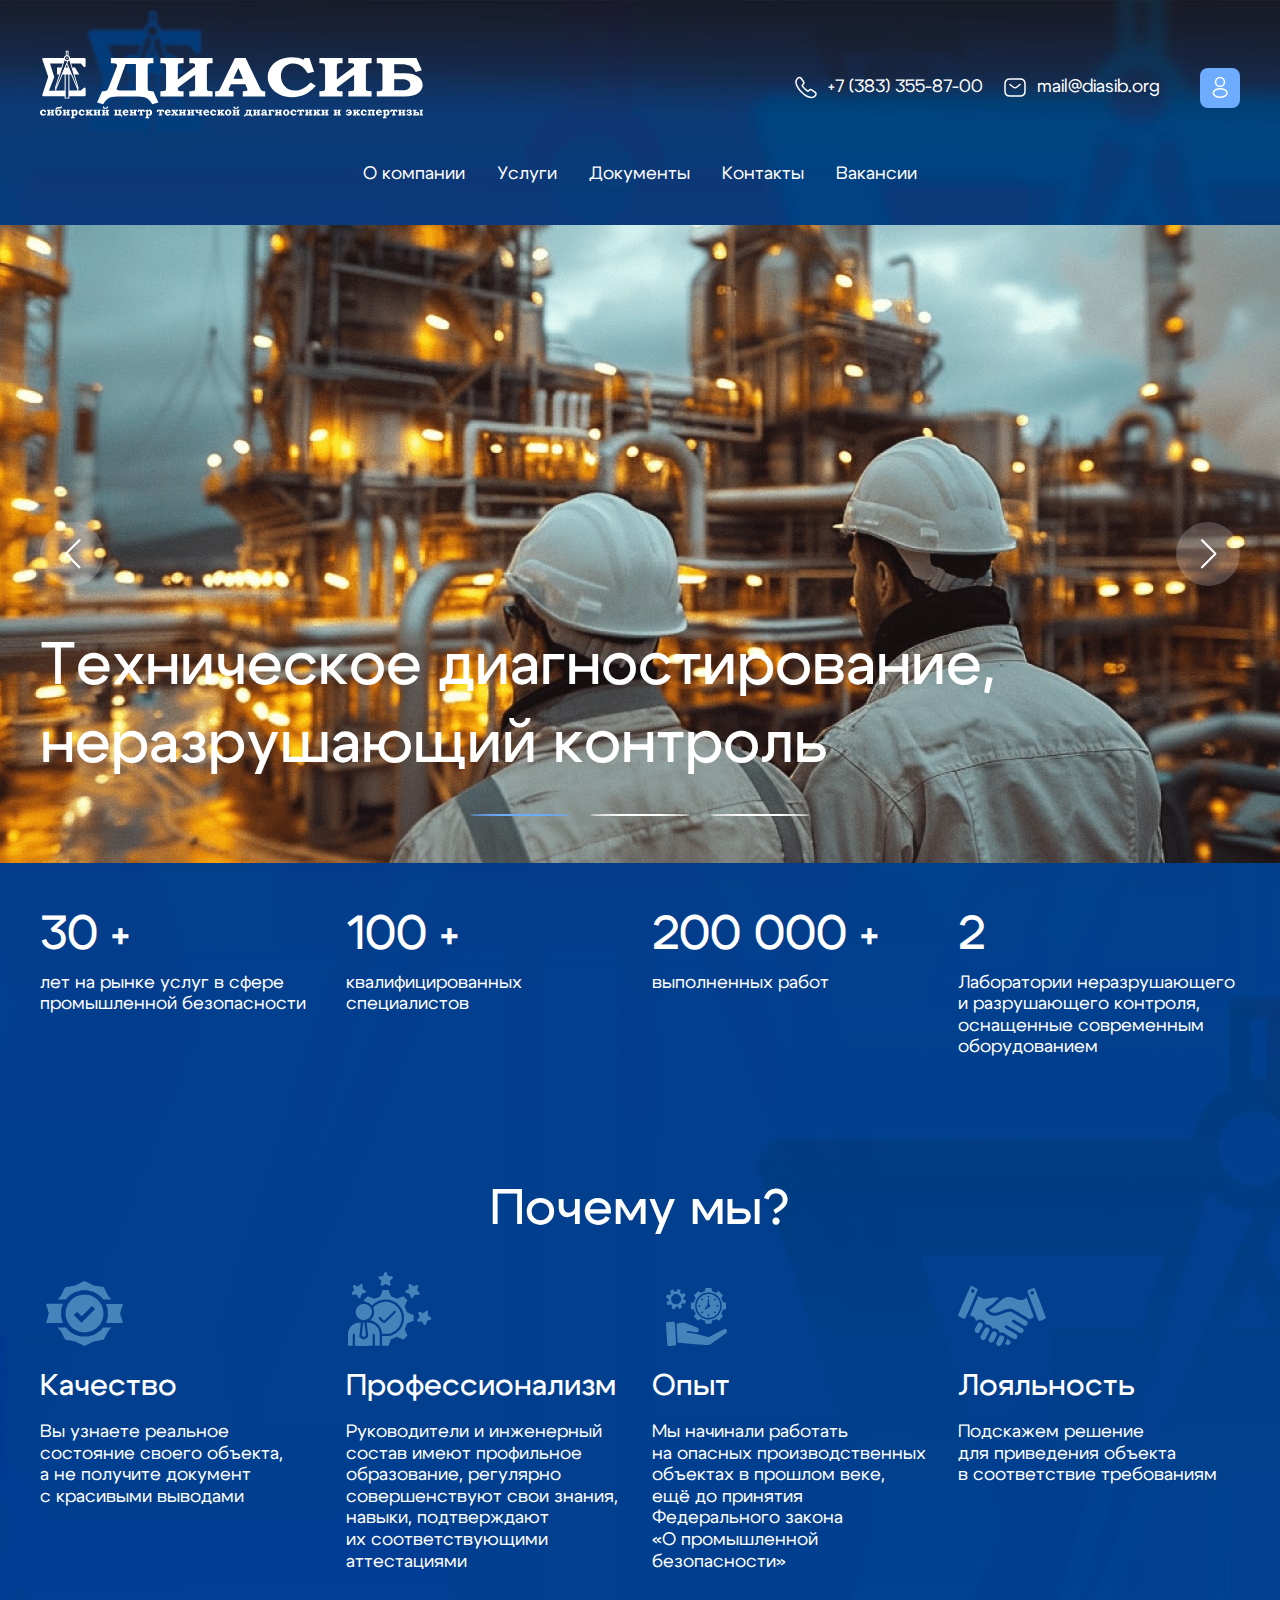
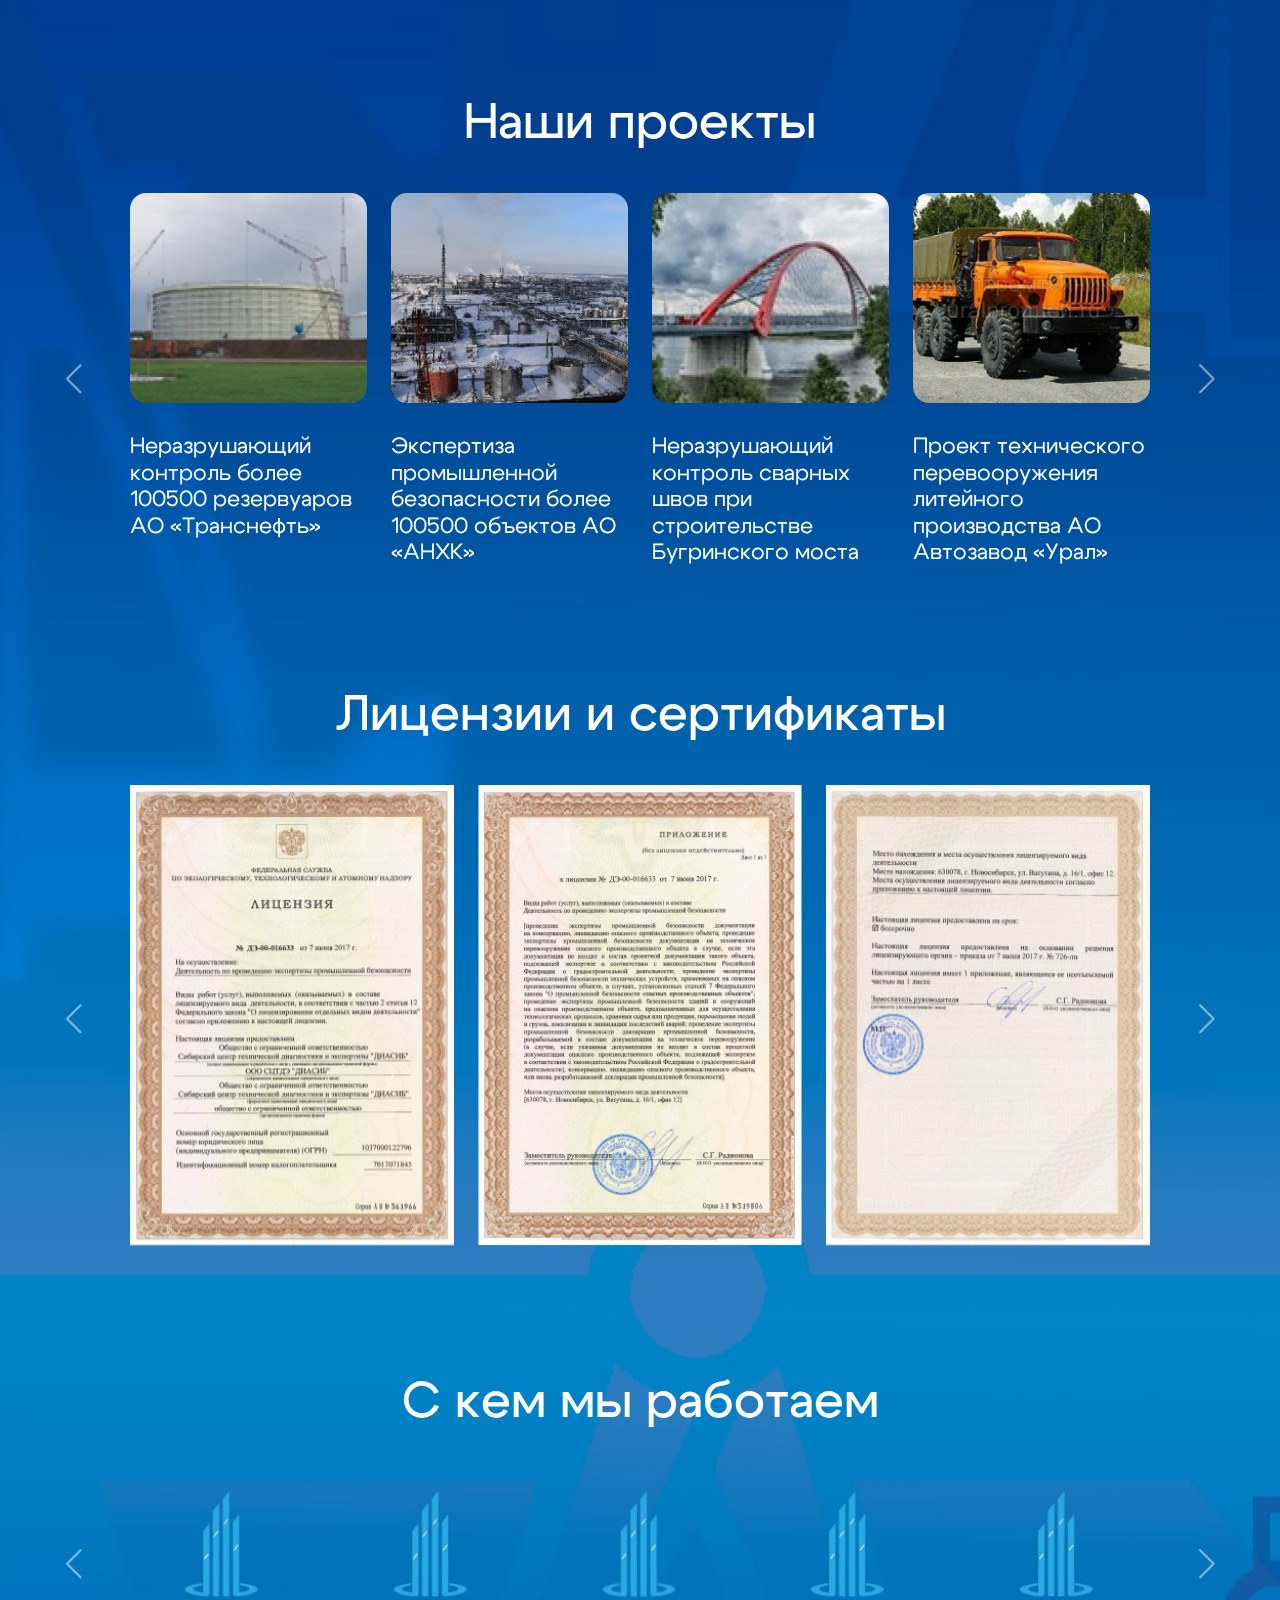
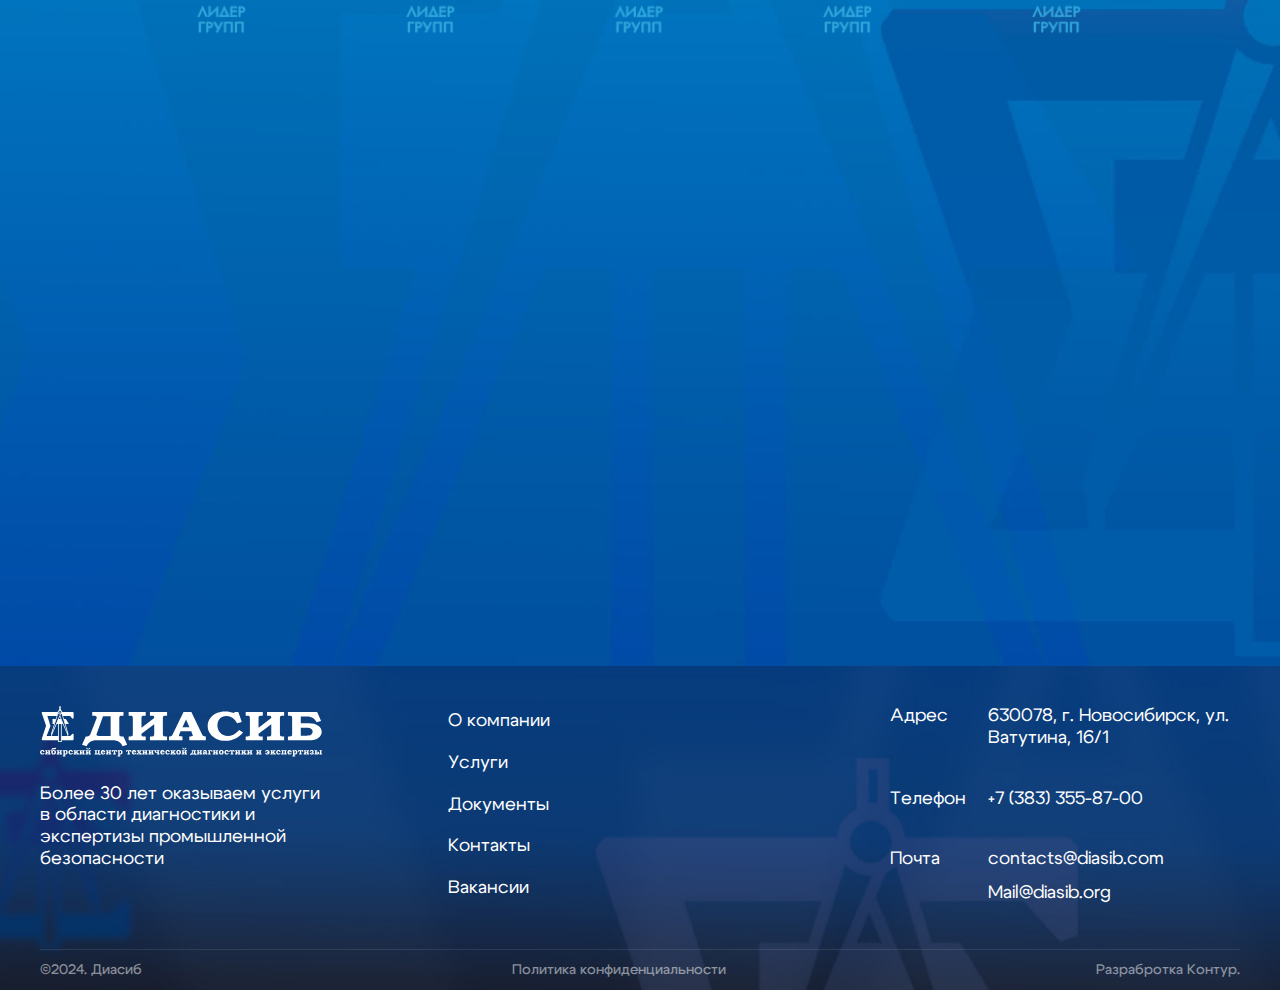
==== commit 8d509f2c: "adding projects slider" ====
--- a/index.html
+++ b/index.html
@@ -158,22 +158,42 @@
                 <div class="container">
                     <h2>Наши проекты</h2>
                     <div class="projects-wrapper">
-                        <div class="projects-item">
-                            <img src="./assets/imgs/project1.png" alt="project">
-                            <p>Неразрушающий контроль более 100500 резервуаров АО «Транснефть»</p>
-                        </div>
-                        <div class="projects-item">
-                            <img src="./assets/imgs/project2.png" alt="project">
-                            <p>Экспертиза промышленной безопасности более 100500 объектов АО «АНХК»</p>
-                        </div>
-                        <div class="projects-item">
-                            <img src="./assets/imgs/project3.png" alt="project">
-                            <p>Неразрушающий контроль сварных швов при строительстве Бугринского моста</p>
-                        </div>
-                        <div class="projects-item">
-                            <img src="./assets/imgs/project4.png" alt="project">
-                            <p>Проект технического перевооружения литейного производства АО Автозавод «Урал»</p>
-                        </div>
+                        <div class="projects-swiper swiper">
+                            <div class="swiper-wrapper">
+                                <div class="swiper-slide">
+                                    <div class="projects-item">
+                                        <img src="./assets/imgs/project1.png" alt="project">
+                                        <p>Неразрушающий контроль более 100500 резервуаров АО «Транснефть»</p>
+                                    </div>
+                                </div>
+                                <div class="swiper-slide">
+                                    <div class="projects-item">
+                                        <img src="./assets/imgs/project2.png" alt="project">
+                                        <p>Экспертиза промышленной безопасности более 100500 объектов АО «АНХК»</p>
+                                    </div>
+                                </div>
+                                <div class="swiper-slide">
+                                    <div class="projects-item">
+                                        <img src="./assets/imgs/project3.png" alt="project">
+                                        <p>Неразрушающий контроль сварных швов при строительстве Бугринского моста</p>
+                                    </div>
+                                </div>
+                                <div class="swiper-slide">
+                                    <div class="projects-item">
+                                        <img src="./assets/imgs/project4.png" alt="project">
+                                        <p>Проект технического перевооружения литейного производства АО Автозавод «Урал»</p>
+                                    </div>
+                                </div>
+                                <div class="swiper-slide">
+                                    <div class="projects-item">
+                                        <img src="./assets/imgs/project4.png" alt="project">
+                                        <p>Проект технического перевооружения литейного производства АО Автозавод «Урал»</p>
+                                    </div>
+                                </div>
+                            </div>
+                            <div class=" swiper-button-prev"></div>
+                            <div class="swiper-button-next"></div>
+                        </div>       
                     </div>
                 </div>
             </section>
--- a/styles/style.css
+++ b/styles/style.css
@@ -113,7 +113,6 @@
 	max-width: 1240px;
 	margin: 0 auto;
 	padding: 0 20px;
-	border: 1px solid red;
 }
 
 h1{
